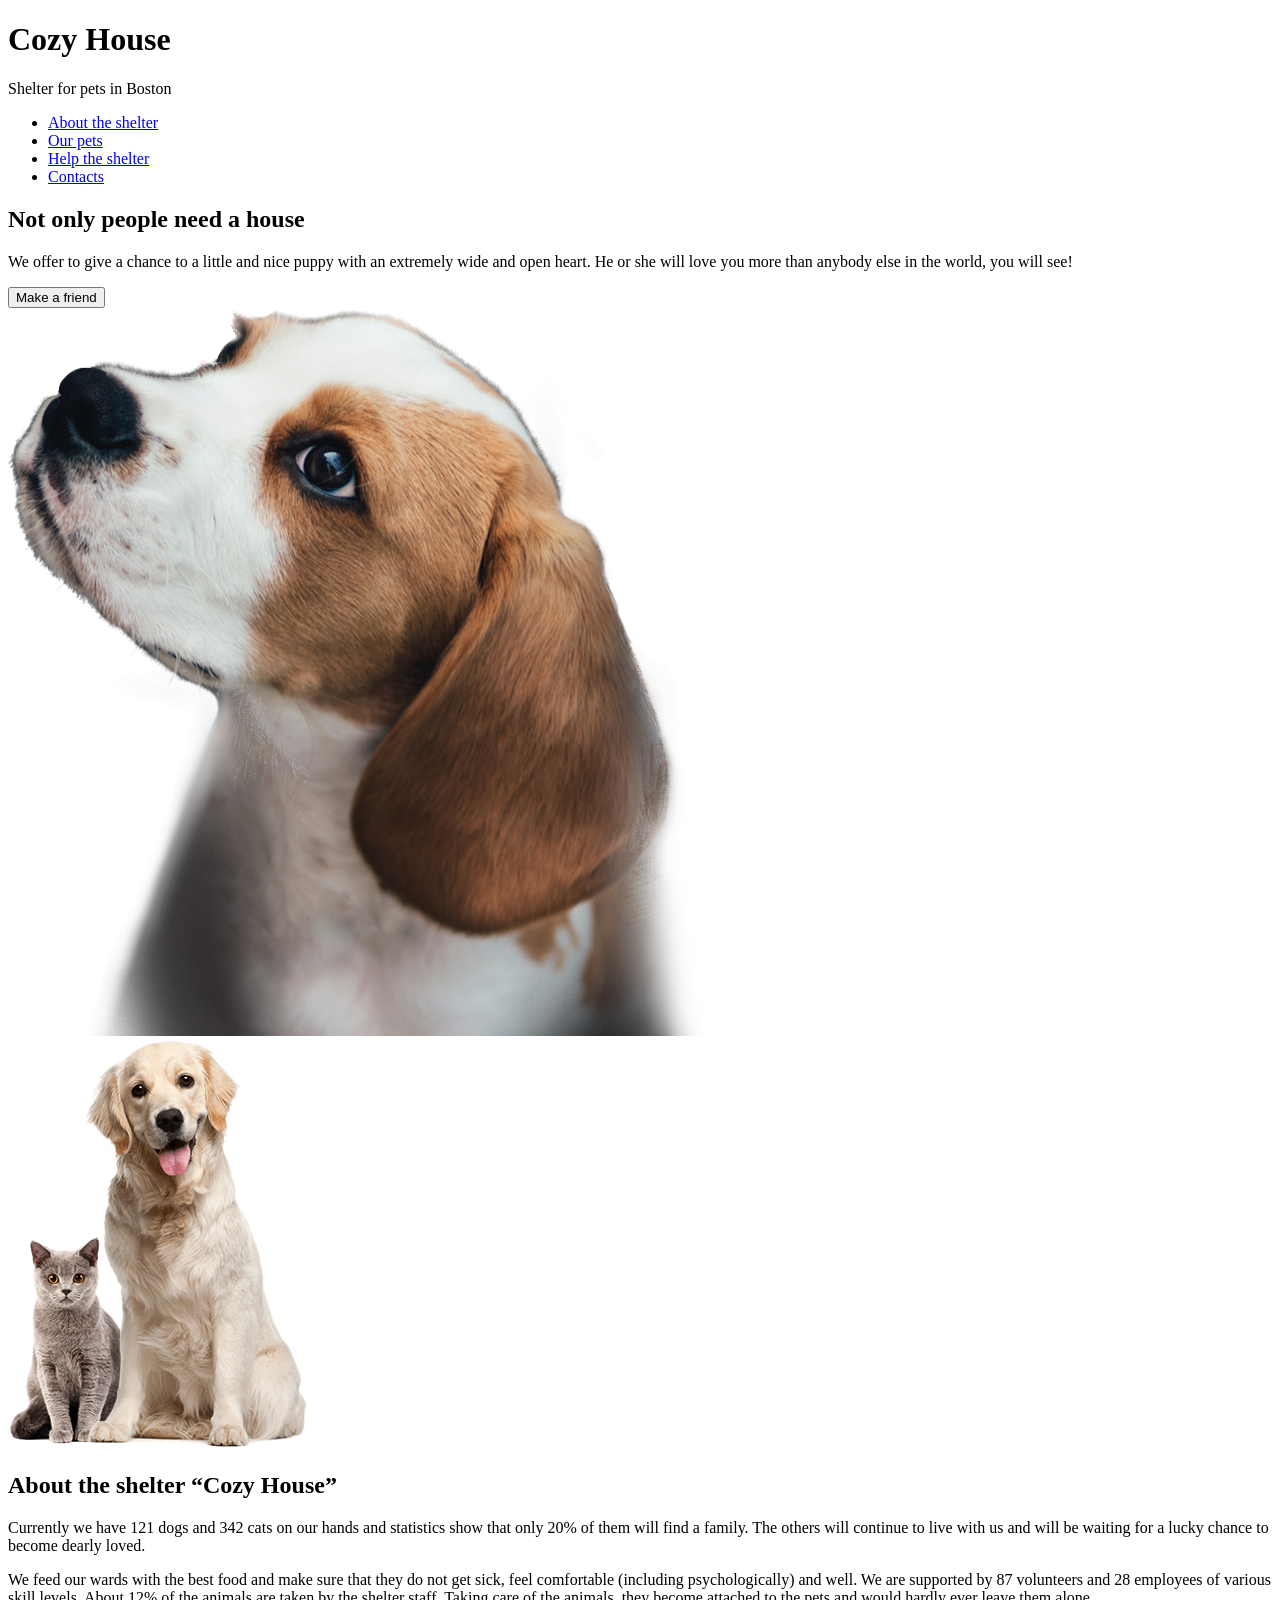
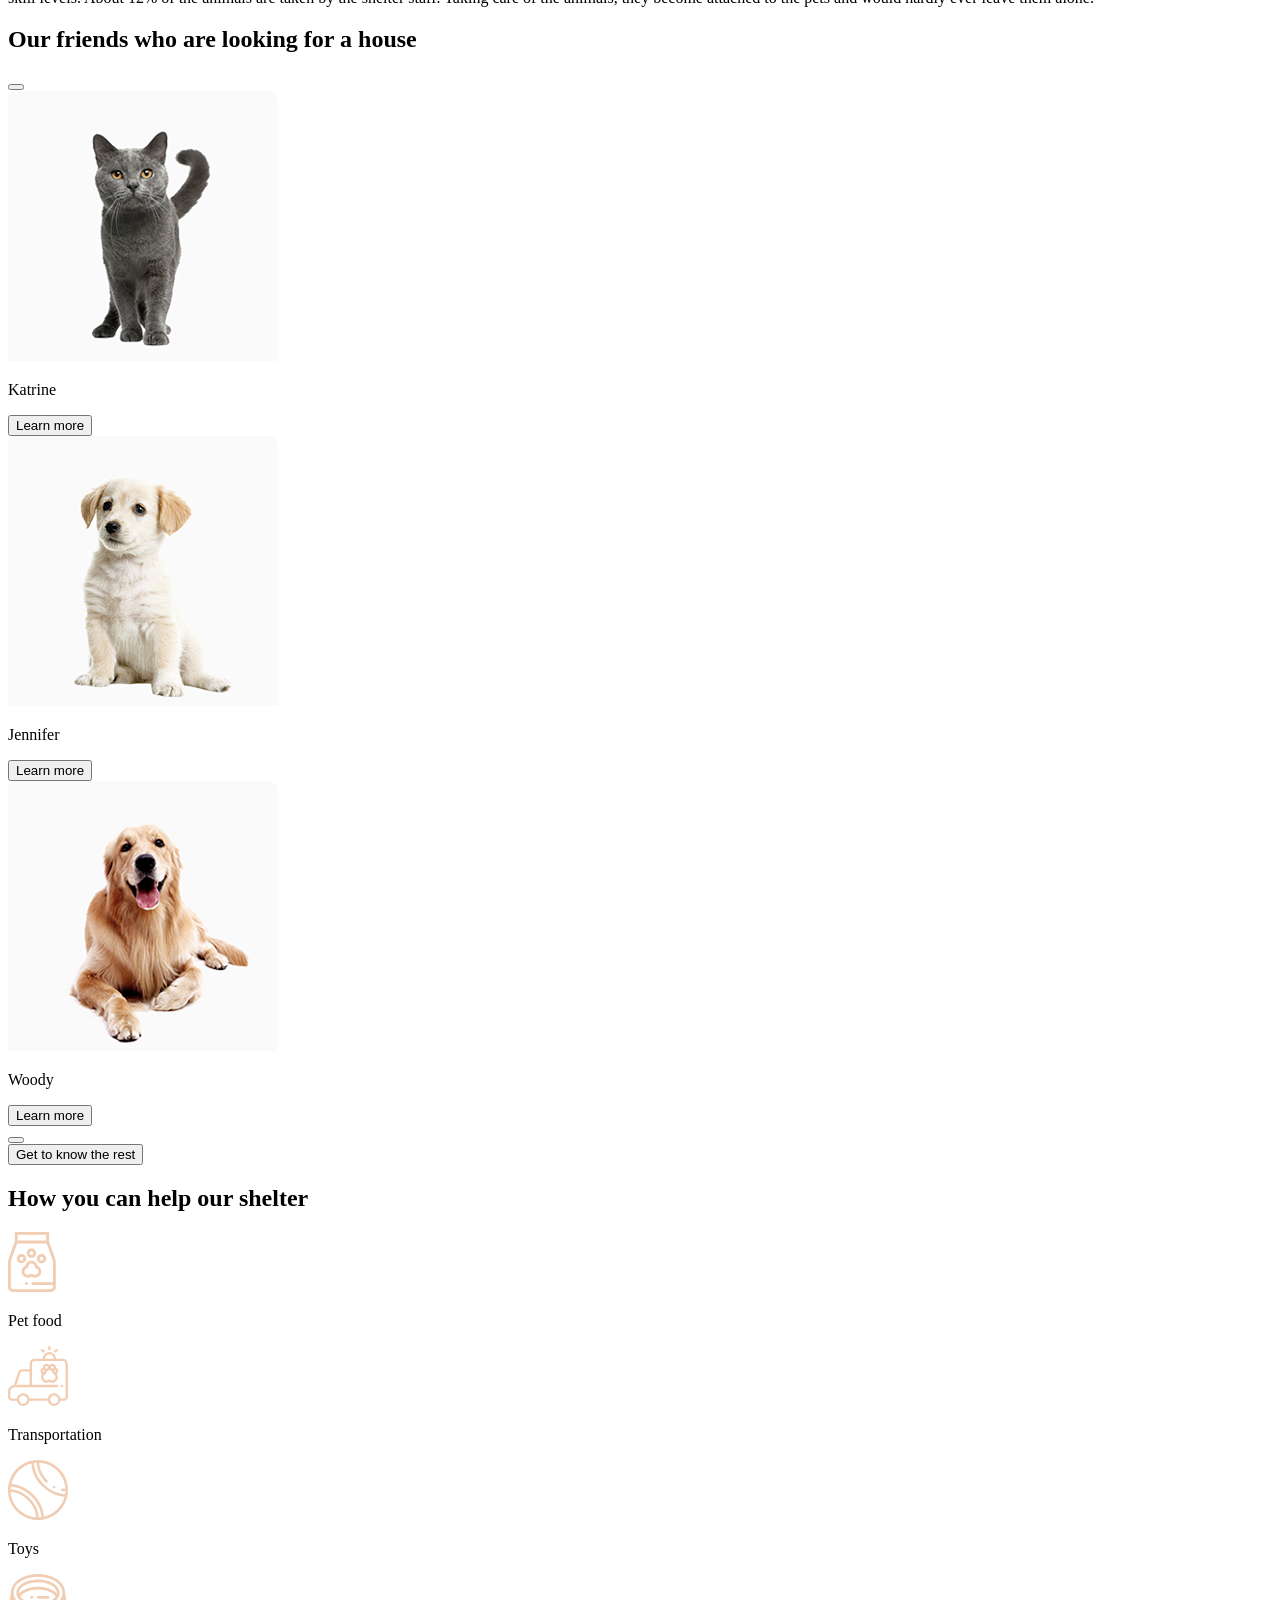
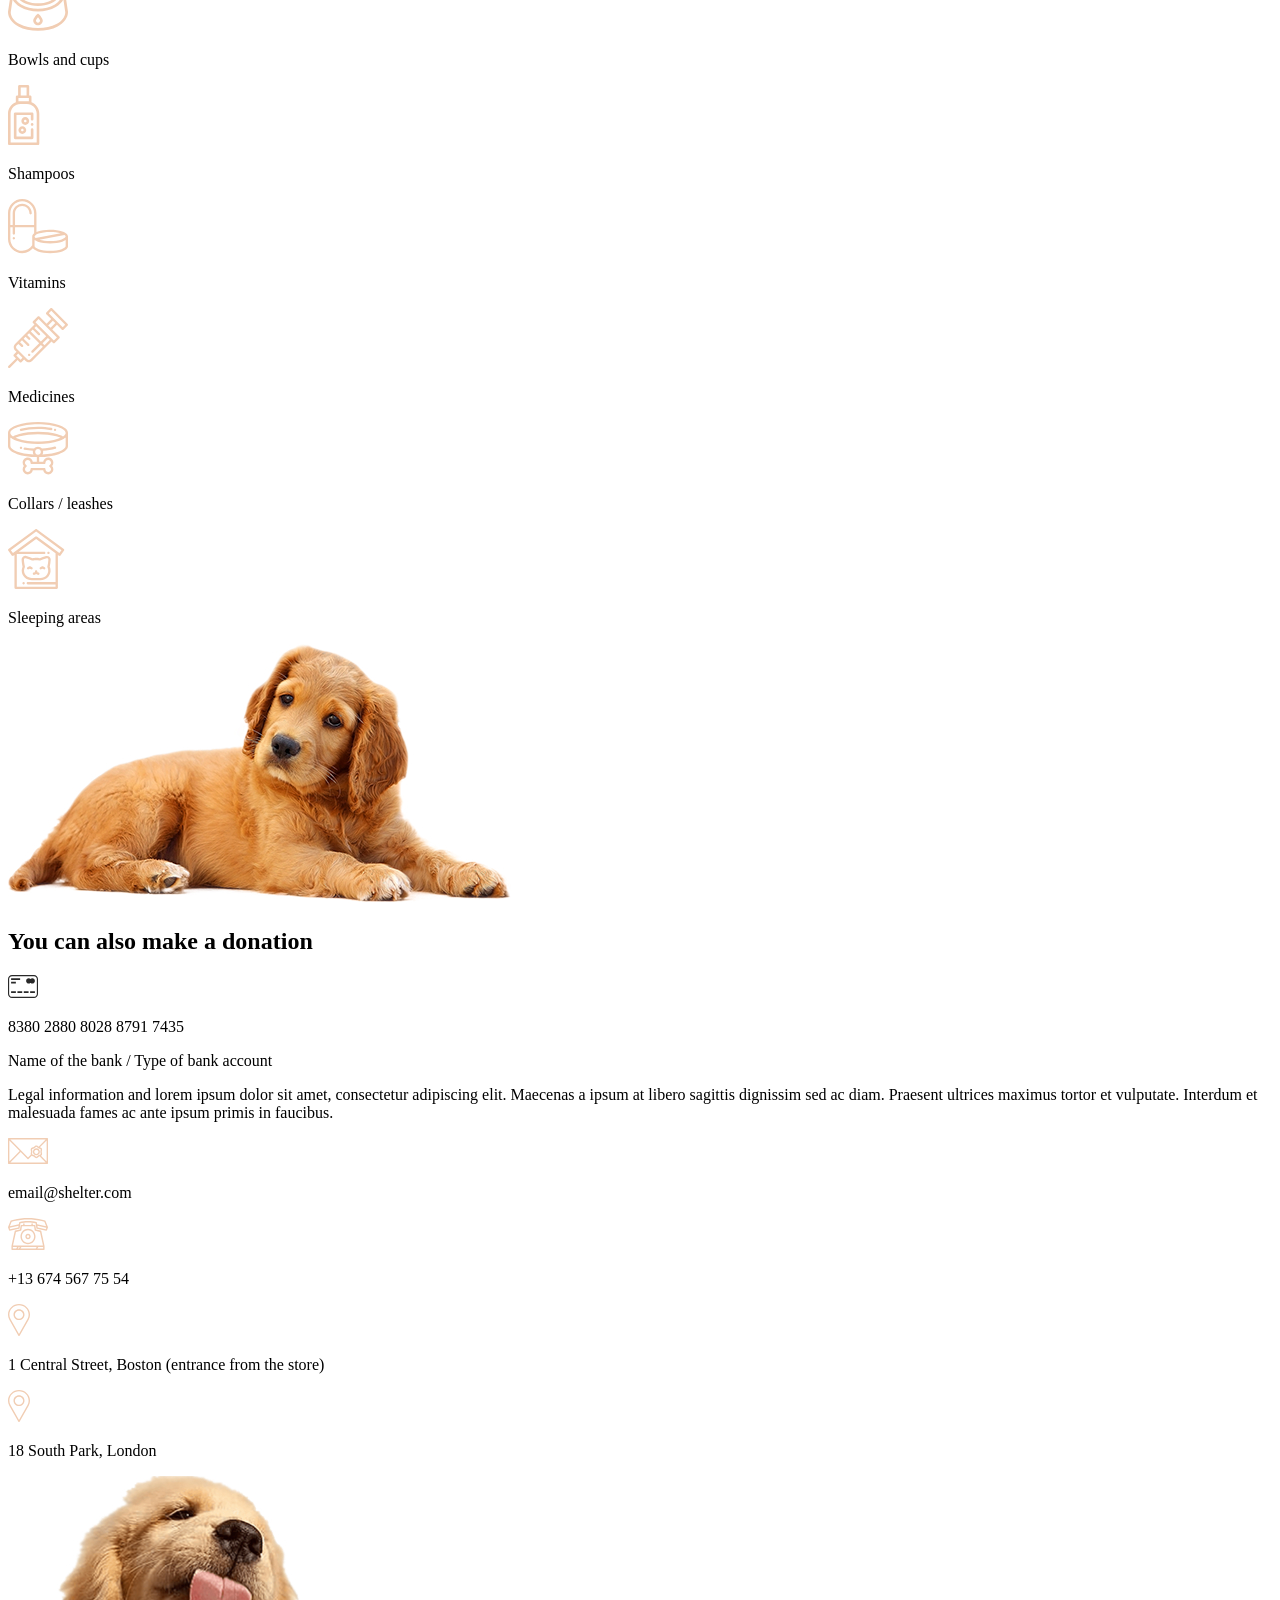
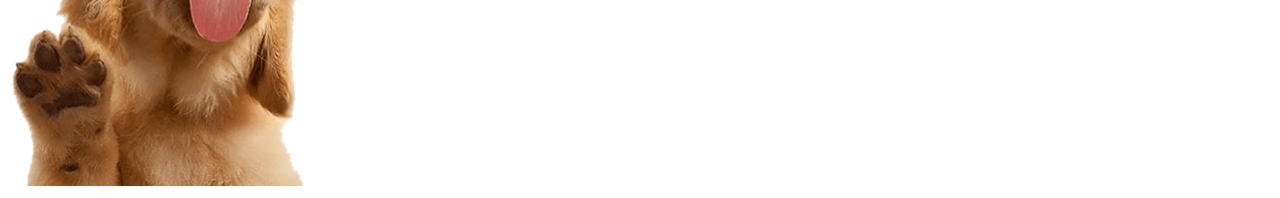
==== shelter/index.html @ c423b35b "init: start Shelter task" ====
<!DOCTYPE html>
<html lang="en">
<head>
    <meta charset="UTF-8">
    <meta name="viewport" content="width=device-width, initial-scale=1.0">
    <title>Cozy House</title>
</head>
<body>
    <header class="header">
        <div class="container">
            <div class="header__content">
                <div class="logo">
                    <h1>Cozy House</h1>
                    <p>Shelter for pets in Boston</p>
                </div>
                <nav class="nav">
                    <ul>
                        <li><a href="/">About the shelter</a></li>
                        <li><a href="/catalog">Our pets</a></li>
                        <li><a href="/contacts">Help the shelter</a></li>
                        <li><a href="/contacts">Contacts</a></li>
                    </ul>
                </nav>
            </div>
        </div>
    </header>
    <main>
        <section class="start-screen">
            <div class="container">
                <div class="start-screen__content">
                    <div class="start-screen__text">
                        <h2>Not only people need a house</h2>
                        <p>We offer to give a chance to a little and nice puppy with an extremely wide and open heart. He or she will love you more than anybody else in the world, you will see!</p>
                        <button class="start-screen__button button" type="button">Make a friend</button>
                    </div>
                    <div class="start-screen__img">
                        <img src="img/start/start-screen-puppy.jpg" alt="start-screen-puppy">
                    </div>
                </div>
            </div>
        </section>
        <section class="about">
            <div class="container">
                <div class="about__content">
                    <div class="about__img">
                        <img src="img/about/about-pets.jpg" alt="about-pets">
                    </div>
                    <div class="about__text">
                        <h2>About the shelter “Cozy House”</h2>
                        <p>Currently we have 121 dogs and 342 cats on our hands and statistics show that only 20% of them will find a family. The others will continue to live with us and will be waiting for a lucky chance to become dearly loved.</p>
                        <p>We feed our wards with the best food and make sure that they do not get sick, feel comfortable (including psychologically) and well. We are supported by 87 volunteers and 28 employees of various skill levels. About 12% of the animals are taken by the shelter staff. Taking care of the animals, they become attached to the pets and would hardly ever leave them alone.</p>
                    </div>
                </div>
            </div>
        </section>
        <section class="pets">
            <div class="container">
                <div class="pets__content">
                    <h2 class="pets__text">Our friends who are looking for a house</h2>
                    <div class="pets__slider">
                        <button class="slider__button" type="button"></button>
                        <div class="slider__card">
                            <img src="img/pets/pets-katrine.jpg" alt="pets-katrine">
                            <p>Katrine</p>
                            <button class="card__button" type="button">Learn more</button>
                        </div>
                        <div class="slider__card">
                            <img src="img/pets/pets-jennifer.jpg" alt="pets-jennifer">
                            <p>Jennifer</p>
                            <button class="card__button" type="button">Learn more</button>
                        </div>
                        <div class="slider__card">
                            <img src="img/pets/pets-woody.jpg" alt="pets-woody">
                            <p>Woody</p>
                            <button class="card__button" type="button">Learn more</button>
                        </div>
                        <button class="slider__button" type="button"></button>
                    </div>
                    <button class="pets__button button" type="button">Get to know the rest</button>
                </div>
            </div>
        </section>
        <section class="help">
            <div class="container">
                <div class="help__content">
                    <h2>How you can help our shelter</h2>
                    <div class="help__list">
                        <div class="help__item">
                            <img src="img/help/pet-food.svg" alt="pet-food">
                            <p>Pet food</p>
                        </div>
                        <div class="help__item">
                            <img src="img/help/transportation.svg" alt="transportation">
                            <p>Transportation</p>
                        </div>
                        <div class="help__item">
                            <img src="img/help/toys.svg" alt="toys">
                            <p>Toys</p>
                        </div>
                        <div class="help__item">
                            <img src="img/help/bowls-and-cups.svg" alt="bowls-and-cups">
                            <p>Bowls and cups</p>
                        </div>
                        <div class="help__item">
                            <img src="img/help/shampoos.svg" alt="shampoos">
                            <p>Shampoos</p>
                        </div>
                        <div class="help__item">
                            <img src="img/help/vitamins.svg" alt="vitamins">
                            <p>Vitamins</p>
                        </div>
                        <div class="help__item">
                            <img src="img/help/medicines.svg" alt="medicines">
                            <p>Medicines</p>
                        </div>
                        <div class="help__item">
                            <img src="img/help/collars-or-leashes.svg" alt="collars-leashes">
                            <p>Collars / leashes</p>
                        </div>
                        <div class="help__item">
                            <img src="img/help/sleeping-area.svg" alt="sleeping-area">
                            <p>Sleeping areas</p>
                        </div>
                    </div>
                </div>
            </div>
        </section>
        <section class="donation">
            <div class="container">
                <div class="donation__content">
                    <div class="donation__img">
                        <img src="img/donation/donation-dog.jpg" alt="donation-dog">
                    </div>
                    <div class="donation__text">
                        <h2>You can also make a donation</h2>
                        <div class="donation__credit-card">
                            <img src="img/donation/credit-card.svg" alt="credit-card">
                            <p>8380 2880 8028 8791 7435</p>
                        </div>
                        <p>Name of the bank / Type of bank account</p>
                        <p>Legal information and lorem ipsum dolor sit amet, consectetur adipiscing elit. Maecenas a ipsum at libero sagittis dignissim sed ac diam. Praesent ultrices maximus tortor et vulputate. Interdum et malesuada fames ac ante ipsum primis in faucibus.</p>
                    </div>
                </div>
            </div>
        </section>
    </main>
    <footer class="footer">
        <div class="container">
            <div class="footer__content">
                <div class="footer__contacts">
                    <div class="footer__mail">
                        <img src="img/footer/mail.svg" alt="mail">
                        <p>email@shelter.com</p>
                    </div>
                    <div class="footer__phone">
                        <img src="img/footer/phone.svg" alt="phone">
                        <p>+13 674 567 75 54</p>
                    </div>
                </div>
                <div class="footer__locations">
                    <div class="footer__pin">
                        <img src="img/footer/pin.svg" alt="pin">
                        <p>1 Central Street, Boston (entrance from the store)</p>
                    </div>
                    <div class="footer__pin">
                        <img src="img/footer/pin.svg" alt="pin">
                        <p>18 South Park, London </p>
                    </div>
                </div>
                <div class="footer__img">
                    <img src="img/footer/footer-puppy.jpg" alt="footer-puppy">
                </div>
            </div>
        </div>
    </footer>
</body>
</html>
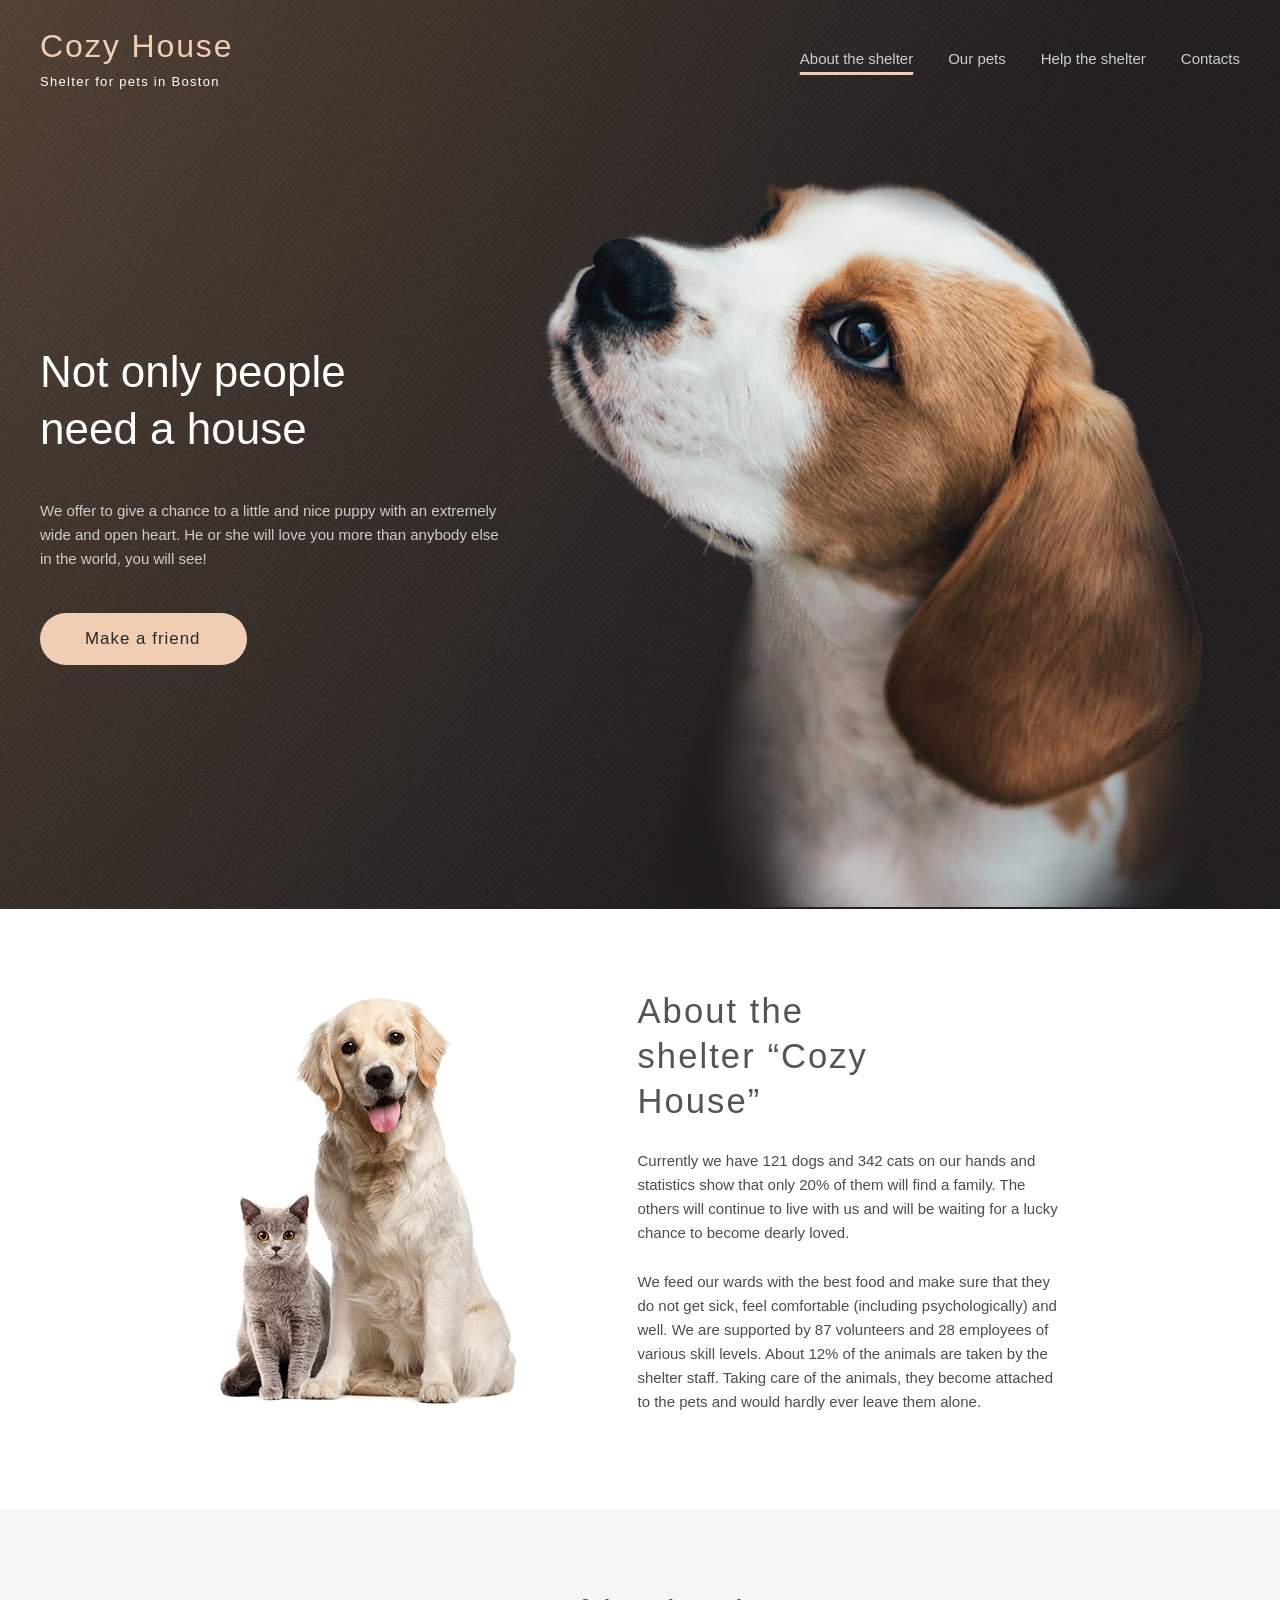
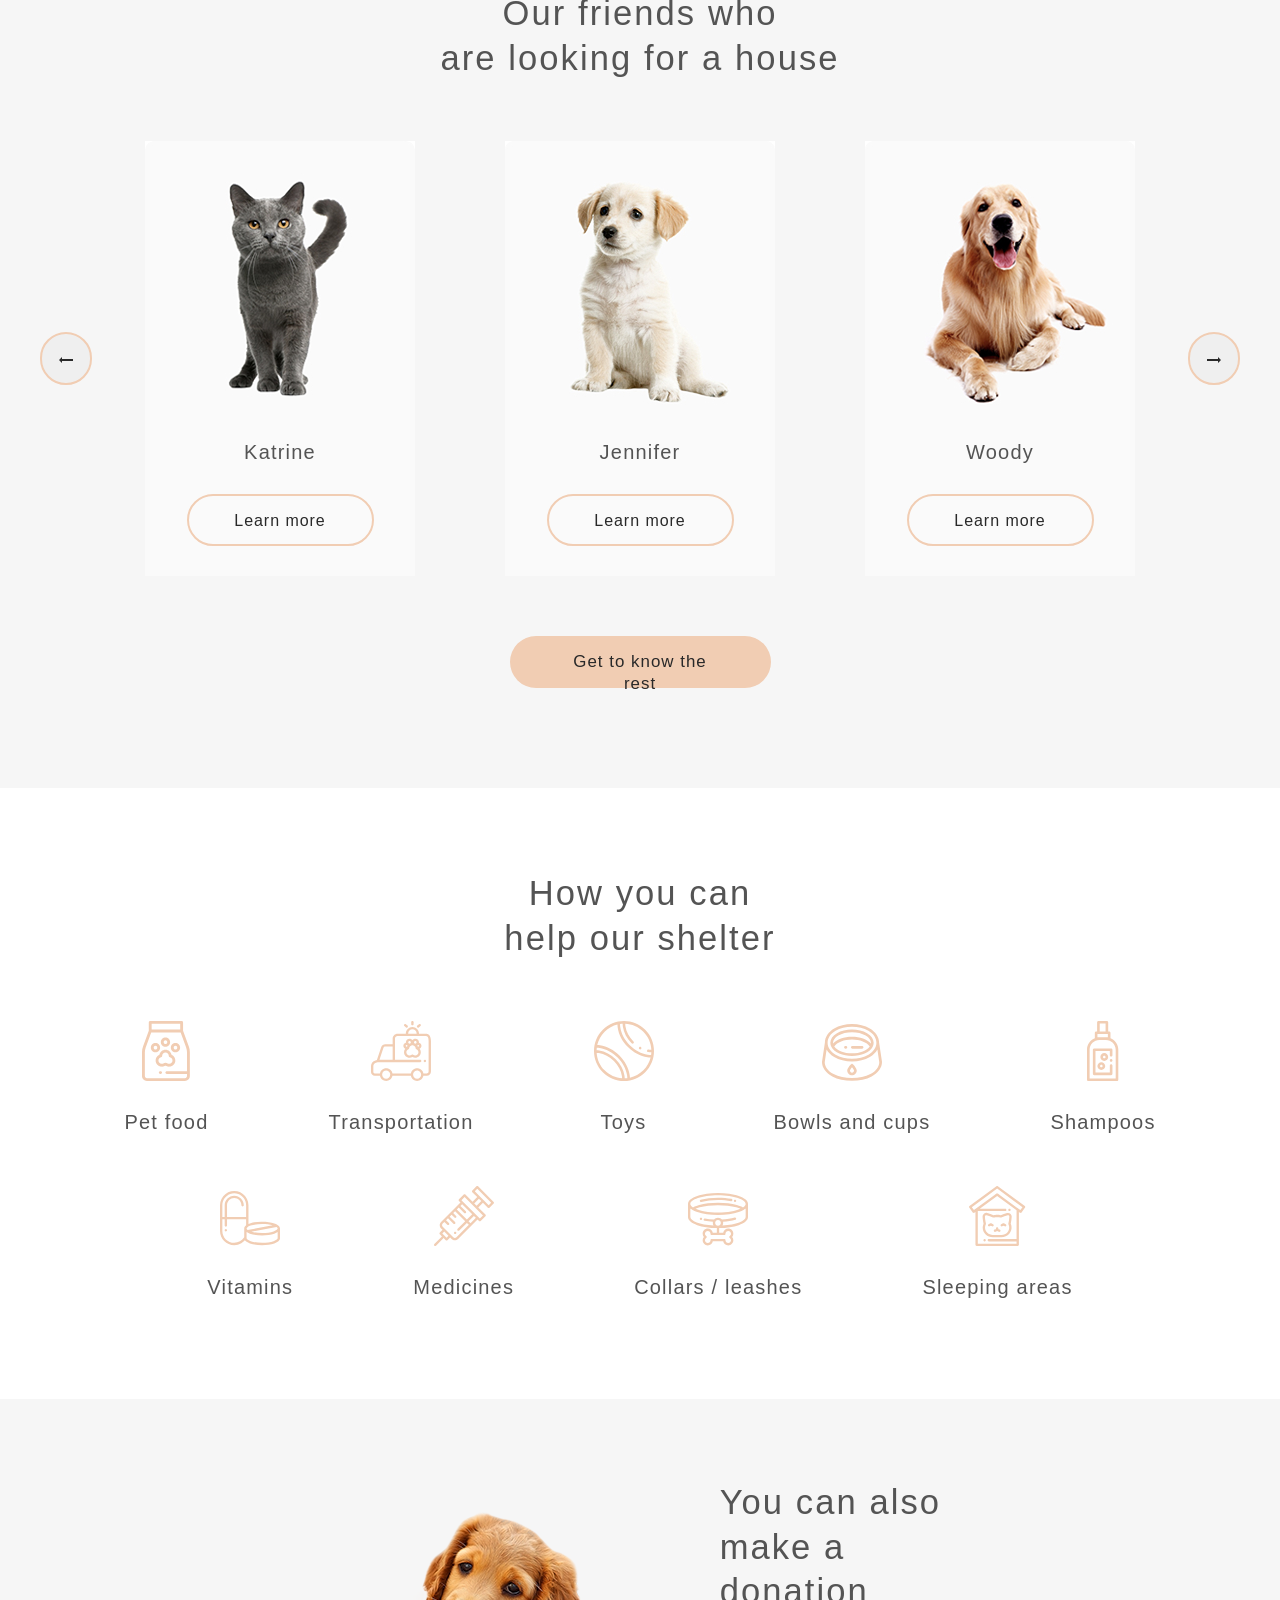
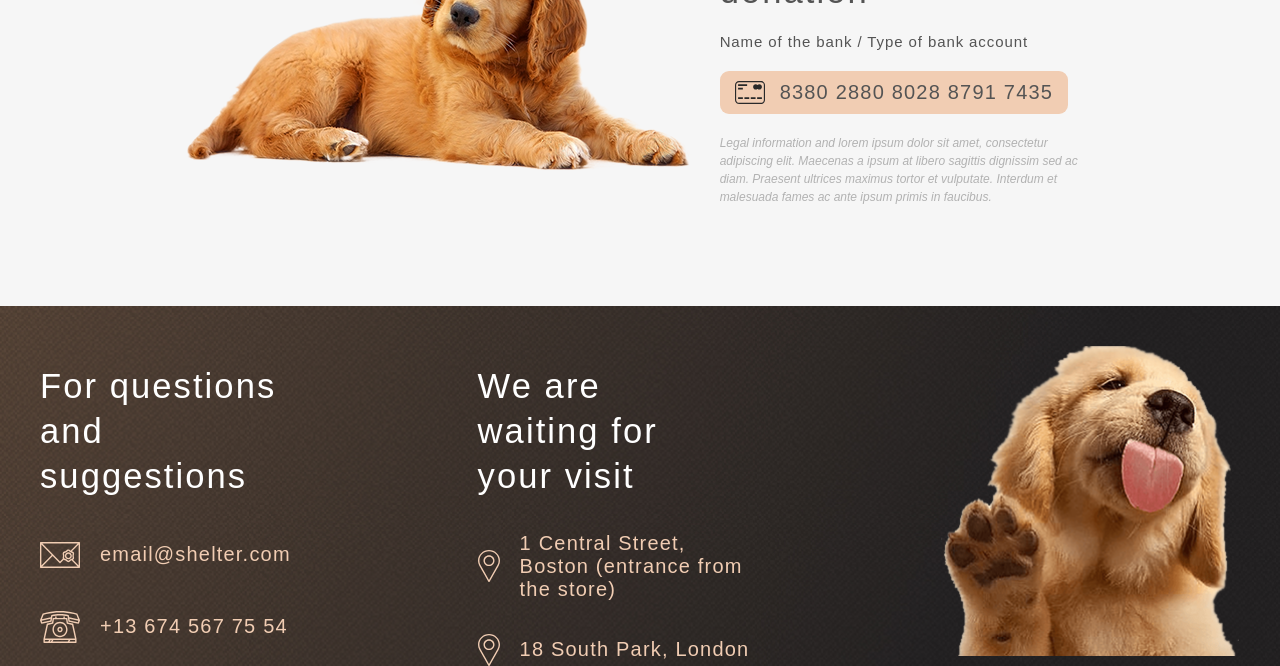
==== commit 7593eeef: "feat: add css to Shelter task" ====
--- a/shelter/index.html
+++ b/shelter/index.html
@@ -4,37 +4,40 @@
     <meta charset="UTF-8">
     <meta name="viewport" content="width=device-width, initial-scale=1.0">
     <title>Cozy House</title>
+    <link rel="stylesheet" href="style.css">
+    <link rel="icon" type="image/png" href="img/favicon-32x32.png">
 </head>
 <body>
-    <header class="header">
-        <div class="container">
-            <div class="header__content">
-                <div class="logo">
-                    <h1>Cozy House</h1>
-                    <p>Shelter for pets in Boston</p>
-                </div>
-                <nav class="nav">
-                    <ul>
-                        <li><a href="/">About the shelter</a></li>
-                        <li><a href="/catalog">Our pets</a></li>
-                        <li><a href="/contacts">Help the shelter</a></li>
-                        <li><a href="/contacts">Contacts</a></li>
-                    </ul>
-                </nav>
-            </div>
-        </div>
-    </header>
     <main>
-        <section class="start-screen">
+        <section class="start-screen"> 
+            <header class="header">
+                <div class="container">
+                    <div class="header__content">
+                        <div class="logo">
+                            <a class="logo__title" href="#">Cozy House</a>
+                            <p class="logo__text">Shelter for pets in Boston</p>
+                        </div>
+                        <nav class="nav">
+                            <ul>
+                                <li class="header__nav_active"><a class="header__nav" href="#">About the shelter</a></li>
+                                <li class="header__nav_inactive"><a class="header__nav" href="#">Our pets</a></li>
+                                <li class="header__nav_inactive"><a class="header__nav" href="#help">Help the shelter</a></li>
+                                <li class="header__nav_inactive"><a class="header__nav" href="#contacts">Contacts</a></li>
+                            </ul>
+                        </nav>
+                    </div>
+                </div>
+            </header>
             <div class="container">
                 <div class="start-screen__content">
                     <div class="start-screen__text">
-                        <h2>Not only people need a house</h2>
+                        <h1>Not only people need a house</h1>
                         <p>We offer to give a chance to a little and nice puppy with an extremely wide and open heart. He or she will love you more than anybody else in the world, you will see!</p>
-                        <button class="start-screen__button button" type="button">Make a friend</button>
+                        <a class="start-screen__link-button button" href="#pets">Make a friend</a> 
+                        
                     </div>
                     <div class="start-screen__img">
-                        <img src="img/start/start-screen-puppy.jpg" alt="start-screen-puppy">
+                        <img src="img/start/start-screen-puppy.svg" alt="start-screen-puppy">
                     </div>
                 </div>
             </div>
@@ -53,73 +56,87 @@
                 </div>
             </div>
         </section>
-        <section class="pets">
+        <section class="pets" id="pets">
             <div class="container">
                 <div class="pets__content">
-                    <h2 class="pets__text">Our friends who are looking for a house</h2>
+                    <h2 class="pets__text">Our friends who<br> are looking for a house</h2>
                     <div class="pets__slider">
-                        <button class="slider__button" type="button"></button>
-                        <div class="slider__card">
-                            <img src="img/pets/pets-katrine.jpg" alt="pets-katrine">
-                            <p>Katrine</p>
-                            <button class="card__button" type="button">Learn more</button>
-                        </div>
-                        <div class="slider__card">
-                            <img src="img/pets/pets-jennifer.jpg" alt="pets-jennifer">
-                            <p>Jennifer</p>
-                            <button class="card__button" type="button">Learn more</button>
-                        </div>
-                        <div class="slider__card">
-                            <img src="img/pets/pets-woody.jpg" alt="pets-woody">
-                            <p>Woody</p>
-                            <button class="card__button" type="button">Learn more</button>
-                        </div>
-                        <button class="slider__button" type="button"></button>
+                        <button class="slider__button slider__button--prev" type="button">
+                            <svg width="14" height="6" viewBox="0 0 14 6" fill="none" xmlns="http://www.w3.org/2000/svg">
+                                <path d="M14 2V4H3V6L0 3L3 0V2H14Z" fill="#292929" />
+                            </svg>
+                        </button>
+                        <div class="slider__content">
+                            <div class="slider__card">
+                                <img src="img/pets/pets-katrine.jpg" alt="pets-katrine">
+                                <p>Katrine</p>
+                                <button class="card__button" type="button">Learn more</button>
+                            </div>
+                            <div class="slider__card">
+                                <img src="img/pets/pets-jennifer.jpg" alt="pets-jennifer">
+                                <p>Jennifer</p>
+                                <button class="card__button" type="button">Learn more</button>
+                            </div>
+                            <div class="slider__card">
+                                <img src="img/pets/pets-woody.jpg" alt="pets-woody">
+                                <p>Woody</p>
+                                <button class="card__button" type="button">Learn more</button>
+                            </div>
+                        </div>
+                        <button class="slider__button slider__button--next" type="button">
+                            <svg width="14" height="6" viewBox="0 0 14 6" fill="none" xmlns="http://www.w3.org/2000/svg">
+                                <path d="M0 4V2L11 2V0L14 3L11 6V4L0 4Z" fill="#292929" />
+                            </svg>
+                        </button>
                     </div>
                     <button class="pets__button button" type="button">Get to know the rest</button>
                 </div>
             </div>
         </section>
-        <section class="help">
+        <section class="help" id="help">
             <div class="container">
                 <div class="help__content">
                     <h2>How you can help our shelter</h2>
                     <div class="help__list">
-                        <div class="help__item">
-                            <img src="img/help/pet-food.svg" alt="pet-food">
-                            <p>Pet food</p>
-                        </div>
-                        <div class="help__item">
-                            <img src="img/help/transportation.svg" alt="transportation">
-                            <p>Transportation</p>
-                        </div>
-                        <div class="help__item">
-                            <img src="img/help/toys.svg" alt="toys">
-                            <p>Toys</p>
-                        </div>
-                        <div class="help__item">
-                            <img src="img/help/bowls-and-cups.svg" alt="bowls-and-cups">
-                            <p>Bowls and cups</p>
-                        </div>
-                        <div class="help__item">
-                            <img src="img/help/shampoos.svg" alt="shampoos">
-                            <p>Shampoos</p>
-                        </div>
-                        <div class="help__item">
-                            <img src="img/help/vitamins.svg" alt="vitamins">
-                            <p>Vitamins</p>
-                        </div>
-                        <div class="help__item">
-                            <img src="img/help/medicines.svg" alt="medicines">
-                            <p>Medicines</p>
-                        </div>
-                        <div class="help__item">
-                            <img src="img/help/collars-or-leashes.svg" alt="collars-leashes">
-                            <p>Collars / leashes</p>
-                        </div>
-                        <div class="help__item">
-                            <img src="img/help/sleeping-area.svg" alt="sleeping-area">
-                            <p>Sleeping areas</p>
+                        <div class="help__list--top">
+                            <div class="help__item">
+                                <img src="img/help/pet-food.svg" alt="pet-food">
+                                <p>Pet food</p>
+                            </div>
+                            <div class="help__item">
+                                <img src="img/help/transportation.svg" alt="transportation">
+                                <p>Transportation</p>
+                            </div>
+                            <div class="help__item">
+                                <img src="img/help/toys.svg" alt="toys">
+                                <p>Toys</p>
+                            </div>
+                            <div class="help__item">
+                                <img src="img/help/bowls-and-cups.svg" alt="bowls-and-cups">
+                                <p>Bowls and cups</p>
+                            </div>
+                            <div class="help__item">
+                                <img src="img/help/shampoos.svg" alt="shampoos">
+                                <p>Shampoos</p>
+                            </div>
+                        </div>
+                        <div class="help__list--bottom">
+                            <div class="help__item">
+                                <img src="img/help/vitamins.svg" alt="vitamins">
+                                <p>Vitamins</p>
+                            </div>
+                            <div class="help__item">
+                                <img src="img/help/medicines.svg" alt="medicines">
+                                <p>Medicines</p>
+                            </div>
+                            <div class="help__item">
+                                <img src="img/help/collars-or-leashes.svg" alt="collars-leashes">
+                                <p>Collars / leashes</p>
+                            </div>
+                            <div class="help__item">
+                                <img src="img/help/sleeping-area.svg" alt="sleeping-area">
+                                <p>Sleeping areas</p>
+                            </div>
                         </div>
                     </div>
                 </div>
@@ -129,46 +146,64 @@
             <div class="container">
                 <div class="donation__content">
                     <div class="donation__img">
-                        <img src="img/donation/donation-dog.jpg" alt="donation-dog">
+                        <img src="img/donation/donation-dog.svg" alt="donation-dog">
                     </div>
                     <div class="donation__text">
                         <h2>You can also make a donation</h2>
-                        <div class="donation__credit-card">
-                            <img src="img/donation/credit-card.svg" alt="credit-card">
-                            <p>8380 2880 8028 8791 7435</p>
-                        </div>
-                        <p>Name of the bank / Type of bank account</p>
-                        <p>Legal information and lorem ipsum dolor sit amet, consectetur adipiscing elit. Maecenas a ipsum at libero sagittis dignissim sed ac diam. Praesent ultrices maximus tortor et vulputate. Interdum et malesuada fames ac ante ipsum primis in faucibus.</p>
+                        <p class="donation__subtext-title">Name of the bank / Type of bank account</p>
+                        <a class="donation__credit-card" href="#">
+                            <img src="img/donation/credit-card.svg" alt="">
+                            <div class="credit-card__number">
+                                <span>8380 2880 8028 8791 7435</span>
+                            </div>
+                        </a>
+                        <p class="donation__subtext">Legal information and lorem ipsum dolor sit amet, consectetur adipiscing elit. Maecenas a ipsum at libero sagittis dignissim sed ac diam. Praesent ultrices maximus tortor et vulputate. Interdum et malesuada fames ac ante ipsum primis in faucibus.</p>
                     </div>
                 </div>
             </div>
         </section>
     </main>
-    <footer class="footer">
+    <footer class="footer" id="contacts">
         <div class="container">
             <div class="footer__content">
                 <div class="footer__contacts">
-                    <div class="footer__mail">
-                        <img src="img/footer/mail.svg" alt="mail">
-                        <p>email@shelter.com</p>
-                    </div>
-                    <div class="footer__phone">
-                        <img src="img/footer/phone.svg" alt="phone">
-                        <p>+13 674 567 75 54</p>
-                    </div>
+                    <h2>For questions and suggestions</h2>
+                    <a class="footer__mail" href="mailto:email@shelter.com">
+                        <svg width="40" height="26" viewBox="0 0 40 26" fill="none" xmlns="http://www.w3.org/2000/svg">
+                            <path d="M39.315 0H0.684964C0.5033 0 0.329077 0.0732456 0.200621 0.203625C0.0721657 0.334003 0 0.510836 0 0.695219V25.3048C0 25.4892 0.0721657 25.666 0.200621 25.7964C0.329077 25.9268 0.5033 26 0.684964 26H39.315C39.4967 26 39.6709 25.9268 39.7994 25.7964C39.9278 25.666 40 25.4892 40 25.3048V0.695219C40 0.510836 39.9278 0.334003 39.7994 0.203625C39.6709 0.0732456 39.4967 0 39.315 0ZM32.5774 15.0331C32.6846 15.5259 32.7954 16.0355 32.6513 16.2882C32.4966 16.5596 31.9966 16.7173 31.5131 16.8699C31.1316 16.9902 30.7373 17.1147 30.3857 17.3212C30.0461 17.5206 29.7523 17.8001 29.4683 18.0704C29.0772 18.4426 28.7079 18.794 28.374 18.794C28.04 18.794 27.6706 18.4425 27.2797 18.0704C26.9956 17.8001 26.7018 17.5205 26.3622 17.3212C26.0107 17.1147 25.6163 16.9903 25.2348 16.8699C24.7513 16.7173 24.2513 16.5596 24.0967 16.2882C23.9526 16.0355 24.0633 15.5259 24.1705 15.0331C24.2584 14.6285 24.3493 14.2103 24.3493 13.7821C24.3493 13.354 24.2584 12.9356 24.1705 12.5311C24.0633 12.0383 23.9526 11.5288 24.0967 11.2759C24.2513 11.0046 24.7513 10.8468 25.2348 10.6942C25.6163 10.5739 26.0107 10.4494 26.3622 10.243C26.7018 10.0435 26.9956 9.76403 27.2797 9.49373C27.6706 9.12165 28.04 8.77015 28.374 8.77015C28.7079 8.77015 29.0773 9.12165 29.4683 9.49373C29.7523 9.76403 30.0461 10.0435 30.3857 10.243C30.7373 10.4493 31.1316 10.5738 31.5131 10.6941C31.9966 10.8467 32.4966 11.0045 32.6512 11.2758C32.7954 11.5286 32.6846 12.0381 32.5774 12.5309C32.4895 12.9354 32.3986 13.3537 32.3986 13.7819C32.3986 14.2102 32.4895 14.6286 32.5774 15.0331ZM30.5975 8.66076C30.5345 8.60237 30.4705 8.54156 30.4053 8.47955C29.8904 7.98955 29.2497 7.3798 28.374 7.3798C27.4982 7.3798 26.8575 7.98955 26.3426 8.47955C26.1045 8.70609 25.8796 8.92013 25.6761 9.03961C25.4574 9.168 25.1518 9.26449 24.8281 9.36655C24.1276 9.58763 23.3336 9.8381 22.9109 10.5797C22.5001 11.3004 22.6768 12.1134 22.8328 12.8307C22.9081 13.1777 22.9794 13.5055 22.9794 13.7821C22.9794 14.0587 22.9081 14.3866 22.8328 14.7336C22.6975 15.3556 22.5473 16.0496 22.7775 16.693L19.9997 19.5464L2.32449 1.39044H37.6748L30.5975 8.66076ZM11.7007 13L1.36993 23.6116V2.38812L11.7007 13ZM12.6635 13.989L19.5124 21.0242C19.5761 21.0896 19.6519 21.1416 19.7356 21.177C19.8192 21.2125 19.9089 21.2308 19.9996 21.2308C20.0902 21.2308 20.18 21.2125 20.2636 21.177C20.3472 21.1416 20.4231 21.0896 20.4868 21.0242L23.6841 17.7398C24.044 17.9494 24.4495 18.0781 24.8281 18.1976C25.1518 18.2997 25.4575 18.3962 25.6761 18.5245C25.8796 18.644 26.1044 18.8581 26.3426 19.0846C26.8575 19.5746 27.4982 20.1844 28.374 20.1844C29.2496 20.1844 29.8904 19.5746 30.4053 19.0846C30.6434 18.858 30.8682 18.644 31.0718 18.5244C31.2043 18.4466 31.3691 18.3806 31.5502 18.3179L37.675 24.6094H2.32431L12.6635 13.989ZM32.9664 17.7946C33.3117 17.6108 33.6223 17.3612 33.8371 16.9846C34.2479 16.2639 34.0711 15.4508 33.9151 14.7336C33.8398 14.3866 33.7686 14.0587 33.7686 13.7821C33.7686 13.5055 33.8398 13.1777 33.9151 12.8307C34.0711 12.1134 34.2479 11.3005 33.837 10.5797C33.4142 9.8381 32.6203 9.58763 31.9197 9.36655L31.8559 9.34634L38.6301 2.38738V23.6122L32.9664 17.7946Z" fill="#F1CDB3"/>
+                            <path d="M28.374 10.2424C26.451 10.2424 24.8865 11.8302 24.8865 13.782C24.8865 15.7337 26.451 17.3215 28.374 17.3215C30.297 17.3215 31.8614 15.7337 31.8614 13.782C31.8614 11.8302 30.2969 10.2424 28.374 10.2424ZM28.374 15.9311C27.2064 15.9311 26.2564 14.967 26.2564 13.782C26.2564 12.5969 27.2063 11.6328 28.374 11.6328C29.5416 11.6328 30.4915 12.5969 30.4915 13.782C30.4915 14.967 29.5415 15.9311 28.374 15.9311Z" fill="#F1CDB3"/>
+                        </svg>
+                        <span>email@shelter.com</span>
+                    </a>
+                    <a class="footer__phone" href="tel:+13 674 567 75 54">
+                        <svg width="40" height="32" viewBox="0 0 40 32" fill="none" xmlns="http://www.w3.org/2000/svg">
+                            <path d="M39.9461 8.89543L37.5102 2.9049C37.4685 2.80251 37.4043 2.71139 37.3226 2.63868C37.2408 2.56598 37.1437 2.51367 37.0389 2.48585L34.111 1.70799C25.5388 -0.569376 14.4609 -0.569281 5.88906 1.70799L2.96105 2.48585C2.85626 2.51367 2.75918 2.56598 2.67743 2.63868C2.59568 2.71139 2.53147 2.80251 2.48984 2.9049L0.0539764 8.89543C-0.0131281 9.06038 -0.0178273 9.24503 0.0407965 9.41333L1.01509 12.2089C1.07166 12.3713 1.18339 12.5075 1.32986 12.5925C1.47633 12.6775 1.64776 12.7056 1.8128 12.6717L11.0692 10.7747C11.2084 10.7462 11.3359 10.675 11.4348 10.5706C11.5337 10.4661 11.5993 10.3334 11.623 10.19L12.4245 5.32594C16.8365 4.18994 23.1635 4.18994 27.5753 5.32594L28.3769 10.19C28.4006 10.3335 28.4662 10.4663 28.5651 10.5707C28.664 10.6751 28.7915 10.7463 28.9307 10.7748L38.187 12.6718C38.3521 12.7056 38.5234 12.6774 38.6699 12.5924C38.8164 12.5075 38.9281 12.3714 38.9848 12.209L39.9592 9.41343C40.0178 9.2451 40.0131 9.06043 39.9461 8.89543ZM2.13193 11.1412L1.63183 9.70624L10.5973 7.78606L10.321 9.46295L2.13193 11.1412ZM11.6222 4.0568C11.4935 4.09314 11.3777 4.16636 11.2883 4.26784C11.1989 4.36933 11.1396 4.49486 11.1174 4.62969L10.848 6.26453L1.85991 8.1896L3.65015 3.78707L6.2409 3.09877C14.5991 0.878304 25.4007 0.878208 33.7593 3.09877L36.35 3.78707L38.1403 8.1896L29.1522 6.26453L28.8828 4.62969C28.8606 4.49487 28.8013 4.36936 28.7119 4.26788C28.6224 4.1664 28.5066 4.09318 28.378 4.0568C23.6016 2.70615 16.3984 2.70615 11.6222 4.0568ZM37.8681 11.1412L29.6792 9.46295L29.4028 7.78606L38.3682 9.70624L37.8681 11.1412Z" fill="#F1CDB3"/>
+                            <path d="M33.2901 13.1186C33.261 12.9842 33.1948 12.8612 33.0995 12.7643C33.0041 12.6673 32.8836 12.6005 32.7522 12.5717L27.9776 11.526L27.3764 7.51395C27.351 7.34431 27.2672 7.18959 27.1401 7.07781C27.013 6.96603 26.851 6.90458 26.6835 6.90458H24.814V5.96398C24.814 5.56724 24.5002 5.2456 24.1129 5.2456C23.7257 5.2456 23.4119 5.56724 23.4119 5.96398V6.90458H16.5882V5.96398C16.5882 5.56724 16.2744 5.2456 15.8871 5.2456C15.4999 5.2456 15.1861 5.56724 15.1861 5.96398V6.90458H13.3166C13.1491 6.90458 12.9871 6.96603 12.86 7.07781C12.7329 7.18959 12.6491 7.34431 12.6237 7.51395L12.0224 11.526L7.24791 12.5717C7.11654 12.6005 6.996 12.6673 6.90063 12.7643C6.80527 12.8612 6.73908 12.9842 6.70996 13.1186L3.46796 28.0878C3.45692 28.1389 3.45134 28.1911 3.45132 28.2434V31.2816C3.45132 31.4721 3.52519 31.6549 3.65666 31.7896C3.78814 31.9243 3.96645 32 4.15239 32H35.8477C36.0336 32 36.212 31.9243 36.3434 31.7896C36.4749 31.6549 36.5488 31.4721 36.5488 31.2816V28.2434C36.5488 28.1911 36.5432 28.1389 36.5321 28.0878L33.2901 13.1186ZM7.98131 13.8802L12.7885 12.8273C12.9276 12.7968 13.0544 12.7238 13.152 12.6178C13.2496 12.5118 13.3134 12.3779 13.335 12.2338L13.9183 8.34134H26.0819L26.6651 12.2338C26.6867 12.3779 26.7505 12.5118 26.8481 12.6178C26.9457 12.7238 27.0725 12.7968 27.2115 12.8273L32.0189 13.8802L34.9741 27.5251H5.0261L7.98131 13.8802ZM11.7966 28.9618L10.8935 30.5632H9.82782L10.7309 28.9618H11.7966ZM13.416 28.9618H28.6721L27.769 30.5632H12.513L13.416 28.9618ZM4.85345 28.9618H9.11142L8.20836 30.5632H4.85345V28.9618ZM29.3885 30.5632L30.2916 28.9618H35.1466V30.5632H29.3885Z" fill="#F1CDB3"/>
+                            <path d="M20 26.1606C24.1492 26.1606 27.5248 22.7016 27.5248 18.45C27.5248 14.1983 24.1492 10.7393 20 10.7393C15.8509 10.7393 12.4753 14.1983 12.4753 18.45C12.4753 22.7016 15.8509 26.1606 20 26.1606ZM20 12.1761C23.3761 12.1761 26.1227 14.9905 26.1227 18.45C26.1227 21.9094 23.3761 24.7238 20 24.7238C16.624 24.7238 13.8774 21.9094 13.8774 18.45C13.8774 14.9905 16.624 12.1761 20 12.1761Z" fill="#F1CDB3"/>
+                            <path d="M20 21.1847C21.4717 21.1847 22.6691 19.9578 22.6691 18.4497C22.6691 16.9416 21.4717 15.7147 20 15.7147C18.5283 15.7147 17.3309 16.9416 17.3309 18.4497C17.3309 19.9578 18.5283 21.1847 20 21.1847ZM20 17.1514C20.6987 17.1514 21.267 17.7338 21.267 18.4497C21.267 19.1656 20.6987 19.7479 20 19.7479C19.3014 19.7479 18.733 19.1656 18.733 18.4497C18.733 17.7339 19.3014 17.1514 20 17.1514Z" fill="#F1CDB3"/>
+                        </svg>
+                        <span>+13 674 567 75 54</span>
+                    </a>
                 </div>
                 <div class="footer__locations">
-                    <div class="footer__pin">
-                        <img src="img/footer/pin.svg" alt="pin">
-                        <p>1 Central Street, Boston (entrance from the store)</p>
-                    </div>
-                    <div class="footer__pin">
-                        <img src="img/footer/pin.svg" alt="pin">
-                        <p>18 South Park, London </p>
-                    </div>
+                    <h2>We are waiting for your visit</h2>
+                    <a class="footer__pin--top" href="https://maps.app.goo.gl/jsyxF5QtagmjCYcB6" target="_blank">
+                        <svg width="22" height="32" viewBox="0 0 22 32" fill="none" xmlns="http://www.w3.org/2000/svg">
+                            <path d="M11 0C4.93471 0 0 4.78519 0 10.6667C0 12.4323 0.455231 14.1829 1.32064 15.7357L10.3985 31.6562C10.5193 31.8685 10.7496 32 11 32C11.2504 32 11.4807 31.8685 11.6015 31.6562L20.6827 15.7304C21.5448 14.1829 22 12.4323 22 10.6666C22 4.78519 17.0653 0 11 0ZM19.4762 15.0905L11 29.9557L2.52714 15.0964C1.77317 13.7435 1.37504 12.2116 1.37504 10.6667C1.37504 5.52019 5.69275 1.33337 11 1.33337C16.3073 1.33337 20.625 5.52025 20.625 10.6667C20.625 12.2116 20.2268 13.7435 19.4762 15.0905Z" fill="#F1CDB3"/>
+                            <path d="M11 5.33329C7.96737 5.33329 5.50005 7.72585 5.50005 10.6666C5.50005 13.6074 7.96737 16 11 16C14.0327 16 16.5 13.6074 16.5 10.6667C16.5 7.72592 14.0327 5.33329 11 5.33329ZM11 14.6667C8.72534 14.6667 6.87502 12.8724 6.87502 10.6667C6.87502 8.46092 8.72534 6.66667 11 6.66667C13.2747 6.66667 15.125 8.46092 15.125 10.6667C15.125 12.8724 13.2747 14.6667 11 14.6667Z" fill="#F1CDB3"/>
+                        </svg>
+                        <span>1 Central Street, Boston (entrance from the store)</span>
+                    </a>
+                    <a class="footer__pin--bottom" href="https://maps.app.goo.gl/HLmwqXx1yAVrPqRZ9" target="_blank">
+                        <svg width="22" height="32" viewBox="0 0 22 32" fill="none" xmlns="http://www.w3.org/2000/svg">
+                            <path d="M11 0C4.93471 0 0 4.78519 0 10.6667C0 12.4323 0.455231 14.1829 1.32064 15.7357L10.3985 31.6562C10.5193 31.8685 10.7496 32 11 32C11.2504 32 11.4807 31.8685 11.6015 31.6562L20.6827 15.7304C21.5448 14.1829 22 12.4323 22 10.6666C22 4.78519 17.0653 0 11 0ZM19.4762 15.0905L11 29.9557L2.52714 15.0964C1.77317 13.7435 1.37504 12.2116 1.37504 10.6667C1.37504 5.52019 5.69275 1.33337 11 1.33337C16.3073 1.33337 20.625 5.52025 20.625 10.6667C20.625 12.2116 20.2268 13.7435 19.4762 15.0905Z" fill="#F1CDB3"/>
+                            <path d="M11 5.33329C7.96737 5.33329 5.50005 7.72585 5.50005 10.6666C5.50005 13.6074 7.96737 16 11 16C14.0327 16 16.5 13.6074 16.5 10.6667C16.5 7.72592 14.0327 5.33329 11 5.33329ZM11 14.6667C8.72534 14.6667 6.87502 12.8724 6.87502 10.6667C6.87502 8.46092 8.72534 6.66667 11 6.66667C13.2747 6.66667 15.125 8.46092 15.125 10.6667C15.125 12.8724 13.2747 14.6667 11 14.6667Z" fill="#F1CDB3"/>
+                        </svg>
+                        <span>18 South Park, London</span>
+                    </a>
                 </div>
                 <div class="footer__img">
-                    <img src="img/footer/footer-puppy.jpg" alt="footer-puppy">
+                    <img src="img/footer/footer-puppy.svg" alt="footer-puppy">
                 </div>
             </div>
         </div>
--- a/shelter/style.css
+++ b/shelter/style.css
@@ -0,0 +1,402 @@
+*,
+*::before,
+*::after {
+    box-sizing: border-box;
+}
+body {
+    margin: 0;
+}
+html {
+    scroll-behavior: smooth;
+}
+h1,
+h2,
+h3,
+p,
+a {
+    margin: 0;
+}
+:root {
+    --font-family: "Georgia", sans-serif;
+    --second-family: "Arial", sans-serif;
+    --third-family: "Inter", sans-serif;
+}
+:root {
+	--color-light-xl: #fff;
+	--color-light-l: #f6f6f6;
+	--color-light-s: #fafafa;
+	--color-dark-s: #cdcdcd;
+	--color-dark-m: #b2b2b2;
+	--color-dark-l: #545454;
+	--color-dark-xl: #4c4c4c;
+	--color-dark-2xl: #444;
+	--color-dark-3xl: #292929;
+	--color-primary: #f1cdb3;
+	--color-primary-light: #fddcc4;
+	--start-screen-gradient-background: #211f20;
+	--footer-gradient-background: #211f20;
+}
+html {
+    font-size: 10px;
+}
+h1 {
+    font-family: var(--font-family);
+    font-weight: 400;
+    font-size: clamp(2.5rem, 3.5vw, 4.4rem);
+    line-height: 130%;
+    color: var(--color-light-xl);
+    max-width: 15ch;
+}
+h2 {
+    font-family: var(--font-family);
+    font-weight: 400;
+    font-size: clamp(2.5rem, 2.7vw, 3.5rem);
+    line-height: 130%;
+    letter-spacing: 0.06em;
+    color: var(--color-dark-l);   
+}
+.container {
+    width: min(1200px, calc(100% - 3.2rem));
+    margin: 0 auto;
+}
+.start-screen {
+   background-image: url(img/start/start-screen-gradient-background.jpg);
+   background-size: cover;
+}
+.header__content {
+    padding-top: 2.9rem;
+    display: flex;
+    justify-content: space-between;
+    align-items: center;
+}
+.logo {
+    display: flex;
+    flex-direction: column;
+    gap: 1rem;
+}
+.logo__title {
+    text-decoration: none;
+    font-family: var(--font-family);
+    font-weight: 400;
+    font-size: 3.2rem;
+    line-height: 110%;
+    letter-spacing: 0.06em;
+    color: var(--color-primary);
+}
+.logo__text {
+    font-family: var(--second-family);
+    font-weight: 400;
+    font-size: 1.3rem;
+    letter-spacing: 0.1em;
+    color: var(--color-light-xl);
+}
+nav ul {
+    list-style: none;
+    display: flex;
+    gap: 3.5rem;
+}
+.header__nav_active {
+    text-decoration: underline;
+    text-decoration-thickness: 3px;
+    text-underline-offset: 8px;
+    color: var(--color-primary);
+}
+.header__nav {
+    text-decoration: none;
+    font-family: var(--second-family);
+    font-weight: 400;
+    font-size: 1.5rem;
+    line-height: 160%;
+    color: var(--color-dark-s);
+    transition: ease 0.3s;
+}
+.header__nav_inactive a:hover {
+    color: var(--color-light-s);
+}
+.start-screen__content {
+    display: flex;
+    align-items: center;
+    justify-content: space-between;
+}
+.start-screen__text {
+    display: flex;
+    flex-direction: column;
+    gap: 4.2rem;
+    padding-top: 1rem;
+}
+.start-screen__img {
+    padding-top: 9rem;
+}
+.start-screen__text p {
+    max-width: 55ch;
+    font-family: var(--second-family);
+    font-weight: 400;
+    font-size: 1.5rem;
+    line-height: 160%;
+    color: var(--color-dark-s);
+}
+.button {
+    background-color: var(--color-primary);
+    border-radius: 10rem;
+    padding: 1.5rem 4.5rem;
+    border: none;
+    font-family: var(--font-family);
+    font-weight: 400;
+    font-size: 1.69rem;
+    line-height: 130%;
+    letter-spacing: 0.06em;
+    color: var(--color-dark-3xl); 
+    transition: ease 0.3s;
+}
+.button:hover {
+    background-color: var(--color-primary-light);
+    cursor: pointer;
+}
+.start-screen__link-button {
+    text-decoration: none;
+    width: 20.7rem;
+    height: 5.2rem;
+}
+.about__content {
+    display: flex;
+    justify-content: center;
+    align-items: center;
+    gap: 12rem;
+    padding: 8rem 0 9.5rem;
+}
+.about__text {
+    max-width: 85ch;
+    display: flex;
+    flex-direction: column;
+    gap: 2.5rem;
+}
+.about__text h2 {
+    max-width: 15ch;
+}
+.about__text p {
+    font-family: var(--second-family);
+    font-weight: 400;
+    font-size: 1.5rem;
+    line-height: 160%;
+    color: var(--color-dark-xl);
+}
+.pets {
+    background-color: var(--color-light-l);
+}
+.pets__content {
+    display: flex;
+    flex-direction: column;
+    align-items: center;
+    gap: 6rem;
+    padding: 8.2rem 0 10rem;
+}
+.pets__text {
+    text-align: center;
+}
+.pets__slider {
+    display: flex;
+    align-items: center;
+    gap: 5.3rem;
+}
+.slider__content {
+    display: flex;
+    gap: 9rem;
+}
+.slider__card {
+    display: flex;
+    flex-direction: column;
+    align-items: center;
+    gap: 3rem;
+    background-color: var(--color-light-s);
+    padding-bottom: 3rem;
+    transition: ease 0.3s;
+}
+.slider__card:hover {
+    cursor: pointer;
+} 
+.slider__card:hover .card__button {
+    background-color: var(--color-primary-light);
+    border-color: transparent;
+}
+.slider__card p {
+    font-family: var(--font-family);
+    font-weight: 400;
+    font-size: 2rem;
+    letter-spacing: 0.06em;
+    text-align: center;
+    color: var(--color-dark-l);
+}
+.card__button {
+    background-color: var(--color-light-s);
+    border: 2px solid var(--color-primary);
+    border-radius: 10rem;
+    padding: 1.5rem 4.5rem;
+    width: 18.7rem;
+    height: 5.2rem;
+    font-family: var(--font-family);
+    font-weight: 400;
+    font-size: 1.6rem;
+    line-height: 130%;
+    letter-spacing: 0.06em;
+    color: var(--color-dark-3xl);
+}
+.slider__button {
+    align-self: center;
+    border-radius: 10rem;
+    border: 2px solid var(--color-primary);
+    padding: 1.7rem 1.7rem;
+    transition: ease 0.3s;
+}
+.slider__button:hover {
+    cursor: pointer;
+    background-color: var(--color-primary-light);
+    border-color: transparent;
+}
+.pets__button {
+    width: 26.1rem;
+    height: 5.2rem;
+}
+.help__content {
+    display: flex;
+    flex-direction: column;
+    align-items: center;
+    gap: 6rem;
+    padding: 8.3rem 0 10rem;
+}
+.help__content h2 {
+    max-width: 15ch;
+    text-align: center;
+}
+.help__list {
+    display: flex;
+    flex-direction: column;
+    align-items: center;
+    gap: 5.2rem;
+}
+.help__list--top,
+.help__list--bottom {
+    display: flex;
+    justify-content: center;
+    align-items: flex-end;
+    gap: 12rem;
+}
+.help__item {
+    display: flex;
+    flex-direction: column;
+    align-items: center;
+    gap: 3rem;
+}
+.help__item p {
+    font-family: var(--font-family);
+    font-weight: 400;
+    font-size: 2rem;
+    line-height: 115%;
+    letter-spacing: 0.06em;
+    text-align: center;
+    color: var(--color-dark-l);
+    white-space: nowrap;
+}
+.donation {
+    background-color: var(--color-light-l);
+}
+.donation__content {
+    padding: 8.1rem 0 10rem;
+    display: flex;
+    justify-content: center;
+    align-items: center;
+    gap: 2.8rem;
+}
+.donation__text {
+    display: flex;
+    flex-direction: column;
+    align-items: flex-start;
+    gap: 2rem;
+}
+.donation__text h2 {
+    max-width: 14ch;
+}
+.donation__subtext-title {
+    font-family: var(--font-family);
+    font-weight: 400;
+    font-size: 1.5rem;
+    line-height: 110%;
+    letter-spacing: 0.06em;
+    color: var(--color-dark-l);
+}
+.donation__subtext {
+    font-family: var(--second-family);
+    font-style: italic;
+    font-weight: 400;
+    font-size: 1.2rem;
+    line-height: 150%;
+    color: var(--color-dark-m);
+    max-width: 56ch;
+}
+.donation__credit-card {
+    display: flex;
+    text-decoration: none;
+    align-items: flex-start;
+    gap: 1.5rem;
+    padding: 1rem 1.5rem;
+    border-radius: 9px;
+    background-color: var(--color-primary);
+    font-family: var(--font-family);
+    font-weight: 400;
+    font-size: 2rem;
+    line-height: 115%;
+    letter-spacing: 0.06em;
+    color: var(--color-dark-l);
+}
+.footer {
+    background-image: url(img/start/start-screen-gradient-background.jpg);
+    background-size: cover;
+}
+.footer__content {
+    padding-top: 4rem;
+    display: flex;
+    justify-content: space-between;
+}
+.footer__contacts,
+.footer__locations {
+    display: flex;
+    flex-direction: column;
+    padding-top: 1.8rem;
+}
+.footer__contacts {
+    gap: 4.3rem;
+}
+.footer__locations {
+    gap: 3.3rem;
+}
+.footer__contacts a,
+.footer__locations a {
+    text-decoration: none;
+    font-family: var(--font-family);
+    font-weight: 400;
+    font-size: 2rem;
+    line-height: 115%;
+    letter-spacing: 0.06em;
+    color: var(--color-primary);
+}
+.footer__contacts h2,
+.footer__locations h2 {
+    color: var(--color-light-xl);
+    max-width: 13ch;
+}
+.footer__locations span {
+    max-width: 21ch;
+}
+.footer__mail,
+.footer__phone,
+.footer__pin--top,
+.footer__pin--bottom {
+    display: flex;
+    gap: 2rem;
+    align-items: center;
+}
+.footer__pin--top svg,
+.footer__pin--bottom svg {
+    width: 22px;
+    height: 32px;
+    flex-shrink: 0;
+}
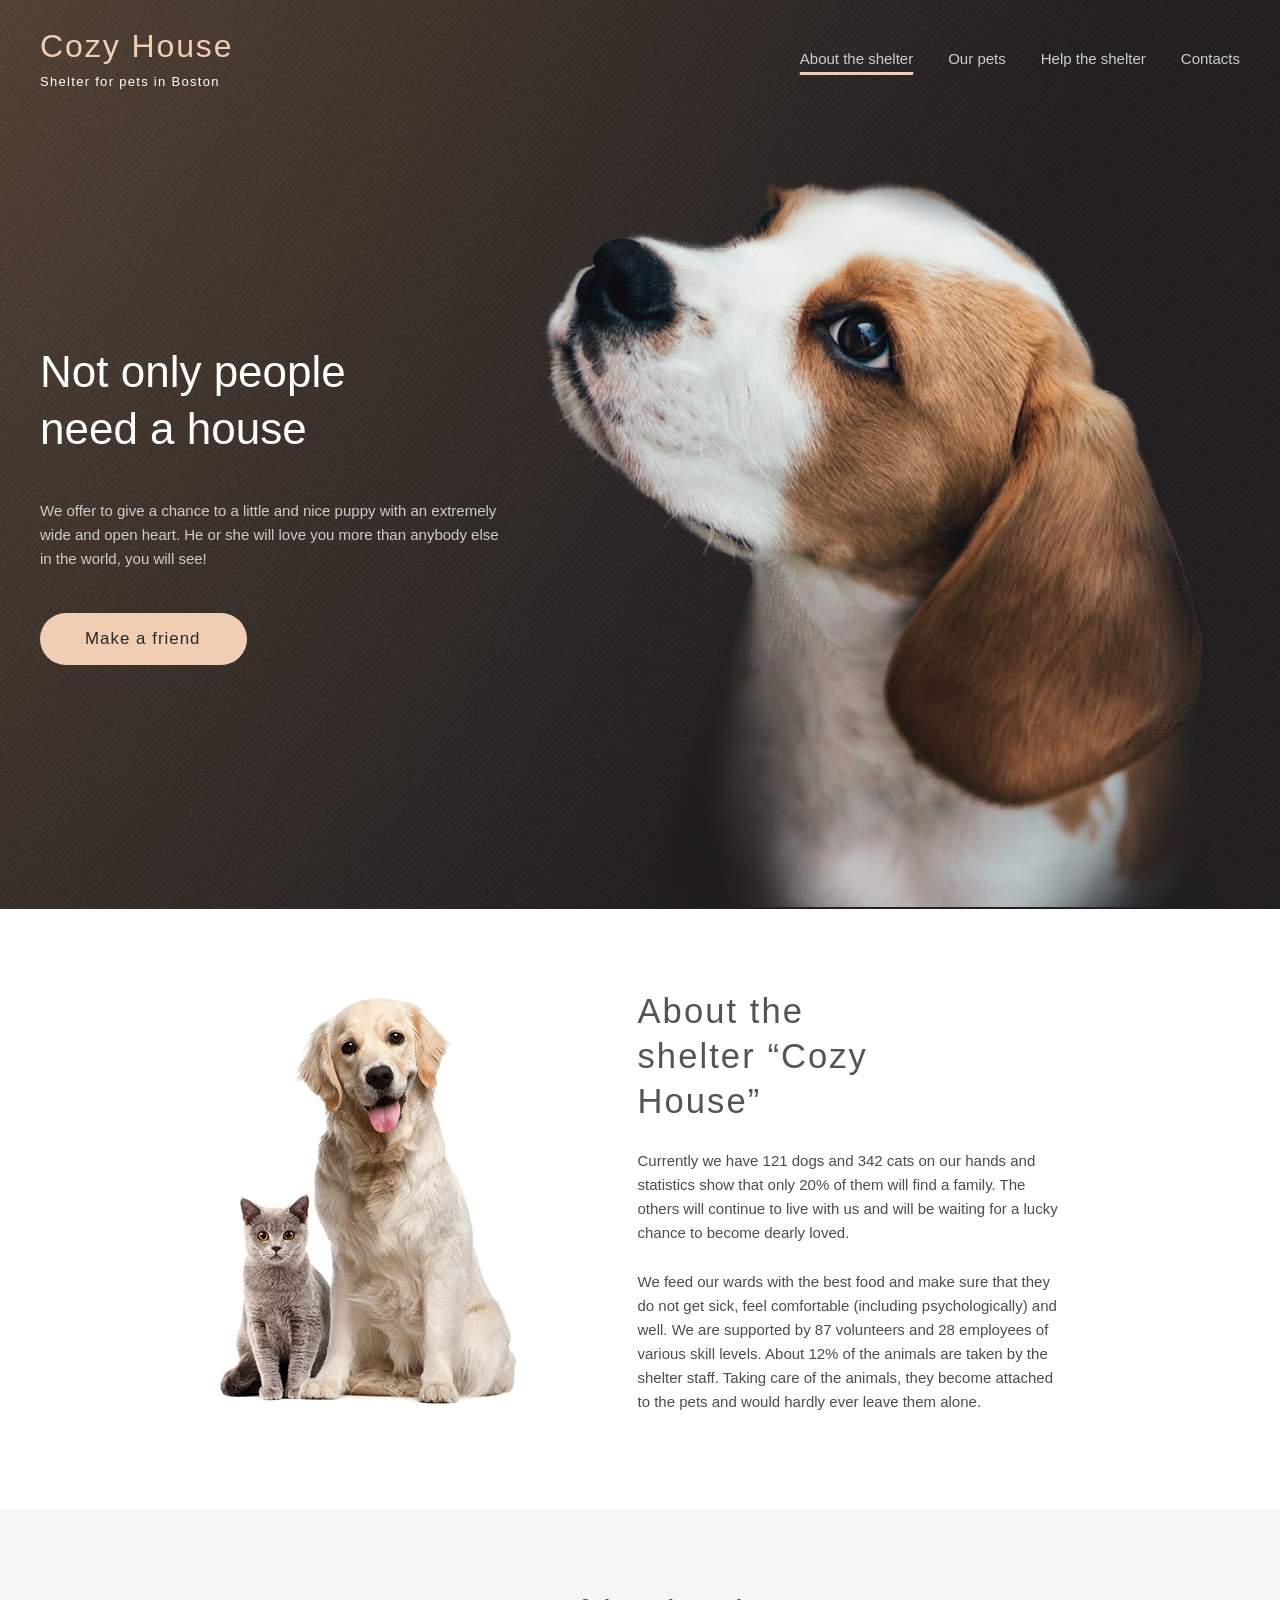
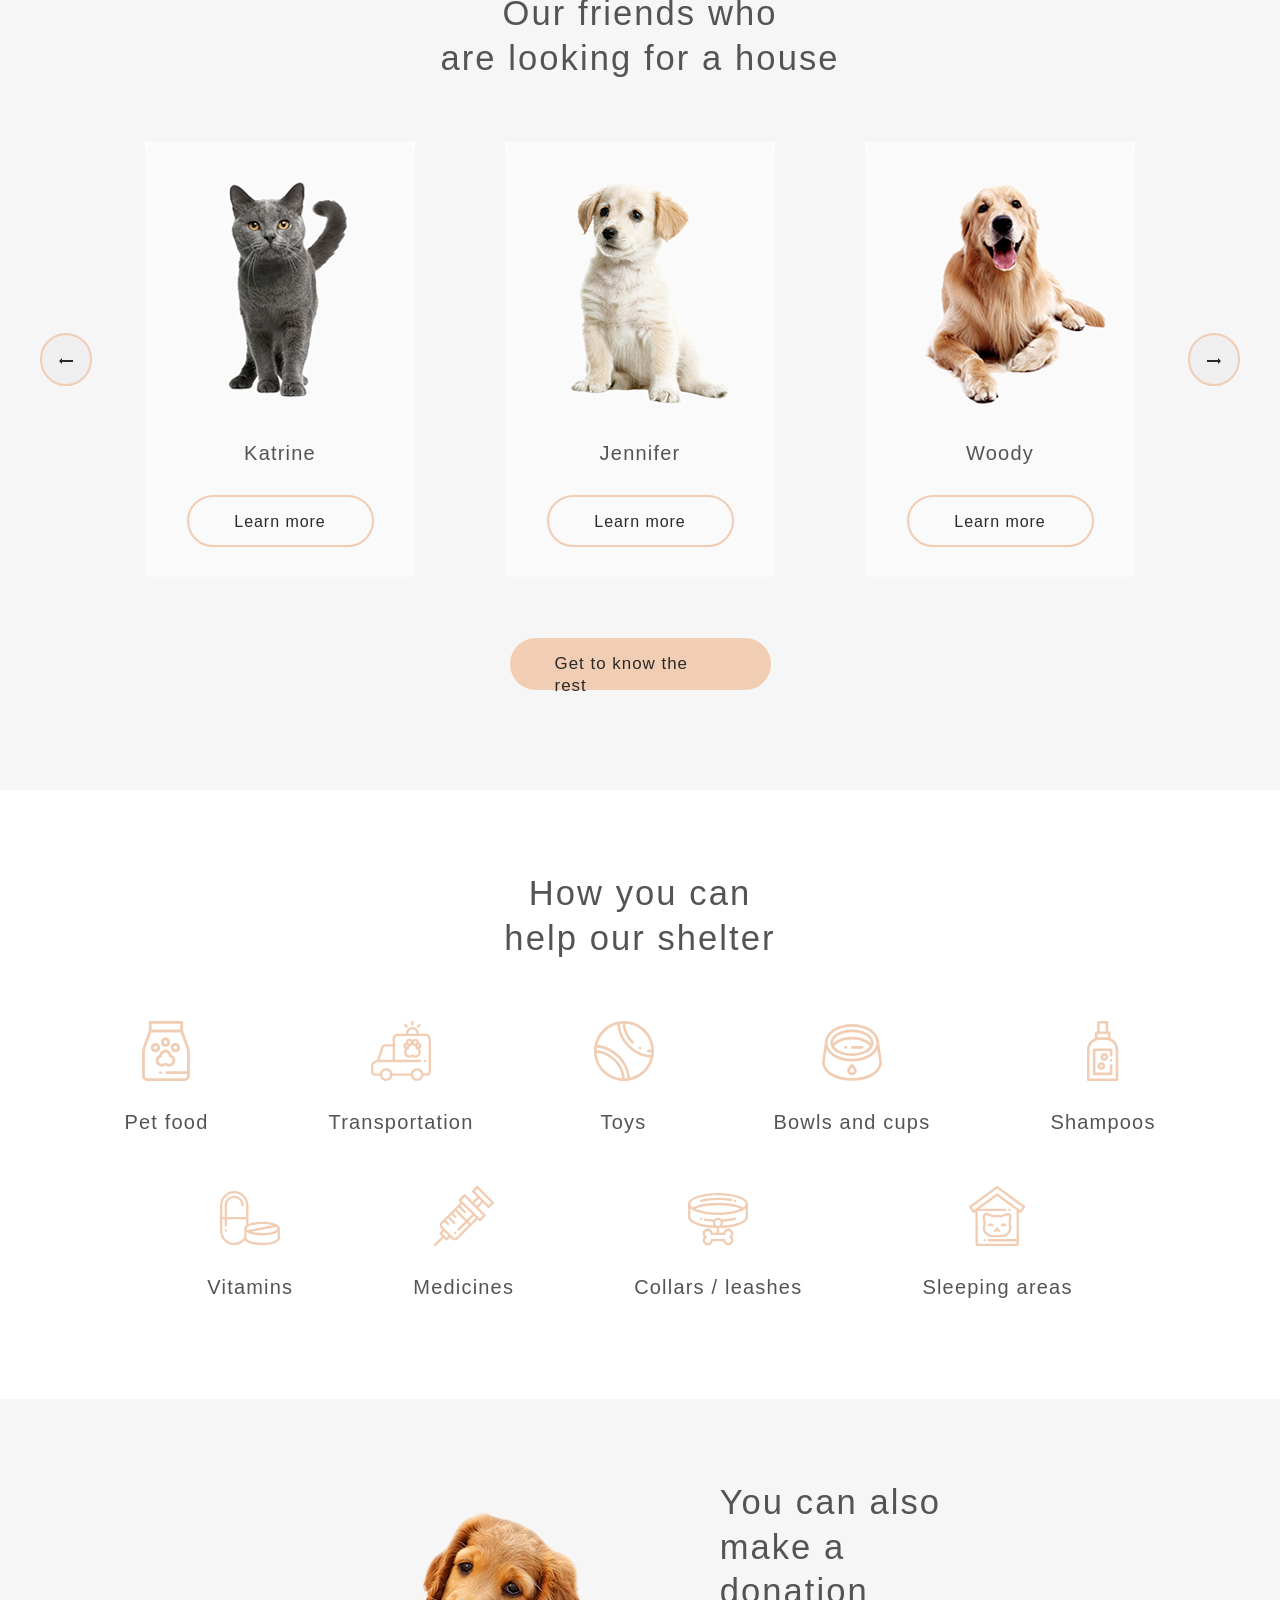
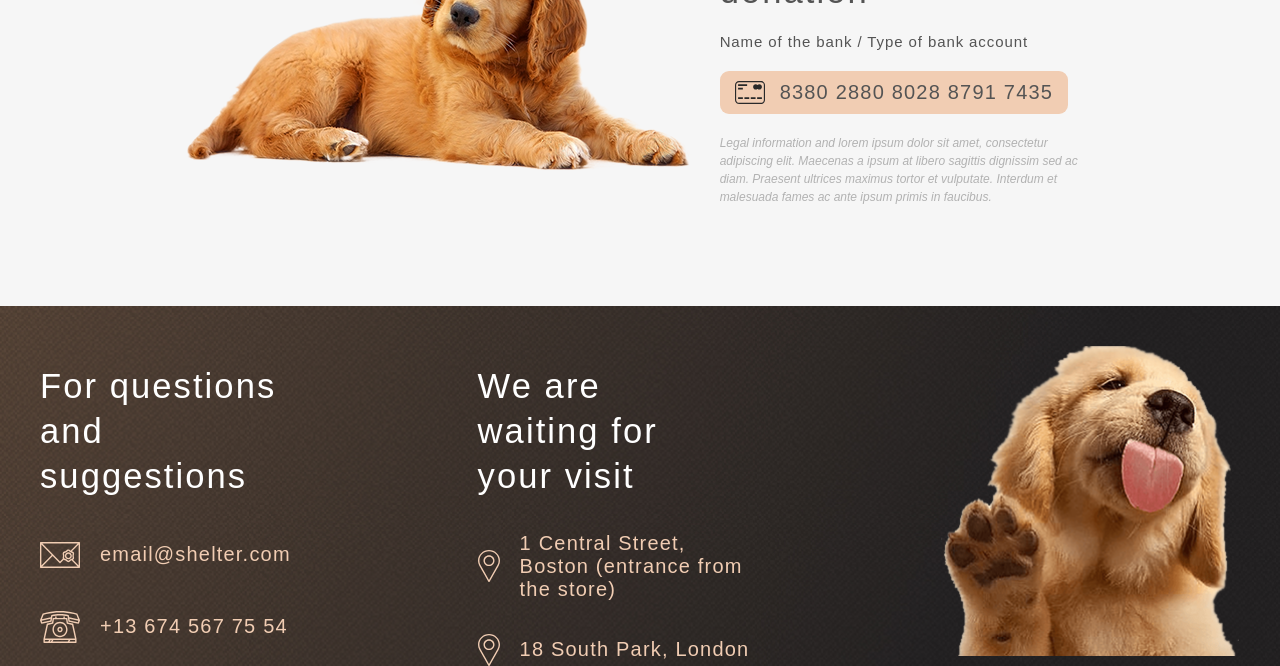
==== commit 99cd89a5: "fix: fix links in navigations" ====
--- a/shelter/index.html
+++ b/shelter/index.html
@@ -20,7 +20,7 @@
                         <nav class="nav">
                             <ul>
                                 <li class="header__nav_active"><a class="header__nav" href="#">About the shelter</a></li>
-                                <li class="header__nav_inactive"><a class="header__nav" href="#">Our pets</a></li>
+                                <li class="header__nav_inactive"><a class="header__nav" href="https://boriisovvna.github.io/shelter/shelter/our-pets">Our pets</a></li>
                                 <li class="header__nav_inactive"><a class="header__nav" href="#help">Help the shelter</a></li>
                                 <li class="header__nav_inactive"><a class="header__nav" href="#contacts">Contacts</a></li>
                             </ul>
@@ -34,7 +34,6 @@
                         <h1>Not only people need a house</h1>
                         <p>We offer to give a chance to a little and nice puppy with an extremely wide and open heart. He or she will love you more than anybody else in the world, you will see!</p>
                         <a class="start-screen__link-button button" href="#pets">Make a friend</a> 
-                        
                     </div>
                     <div class="start-screen__img">
                         <img src="img/start/start-screen-puppy.svg" alt="start-screen-puppy">
@@ -89,7 +88,7 @@
                             </svg>
                         </button>
                     </div>
-                    <button class="pets__button button" type="button">Get to know the rest</button>
+                    <a class="pets__button button" href="https://boriisovvna.github.io/shelter/shelter/our-pets">Get to know the rest</a> 
                 </div>
             </div>
         </section>
@@ -152,7 +151,7 @@
                         <h2>You can also make a donation</h2>
                         <p class="donation__subtext-title">Name of the bank / Type of bank account</p>
                         <a class="donation__credit-card" href="#">
-                            <img src="img/donation/credit-card.svg" alt="">
+                            <img src="img/donation/credit-card.svg" alt="credit-card">
                             <div class="credit-card__number">
                                 <span>8380 2880 8028 8791 7435</span>
                             </div>
--- a/shelter/style.css
+++ b/shelter/style.css
@@ -187,7 +187,7 @@
     display: flex;
     flex-direction: column;
     align-items: center;
-    gap: 6rem;
+    gap: 6.1rem;
     padding: 8.2rem 0 10rem;
 }
 .pets__text {
@@ -253,6 +253,7 @@
     border-color: transparent;
 }
 .pets__button {
+    text-decoration: none;
     width: 26.1rem;
     height: 5.2rem;
 }
@@ -261,7 +262,7 @@
     flex-direction: column;
     align-items: center;
     gap: 6rem;
-    padding: 8.3rem 0 10rem;
+    padding: 8.1rem 0 10rem;
 }
 .help__content h2 {
     max-width: 15ch;
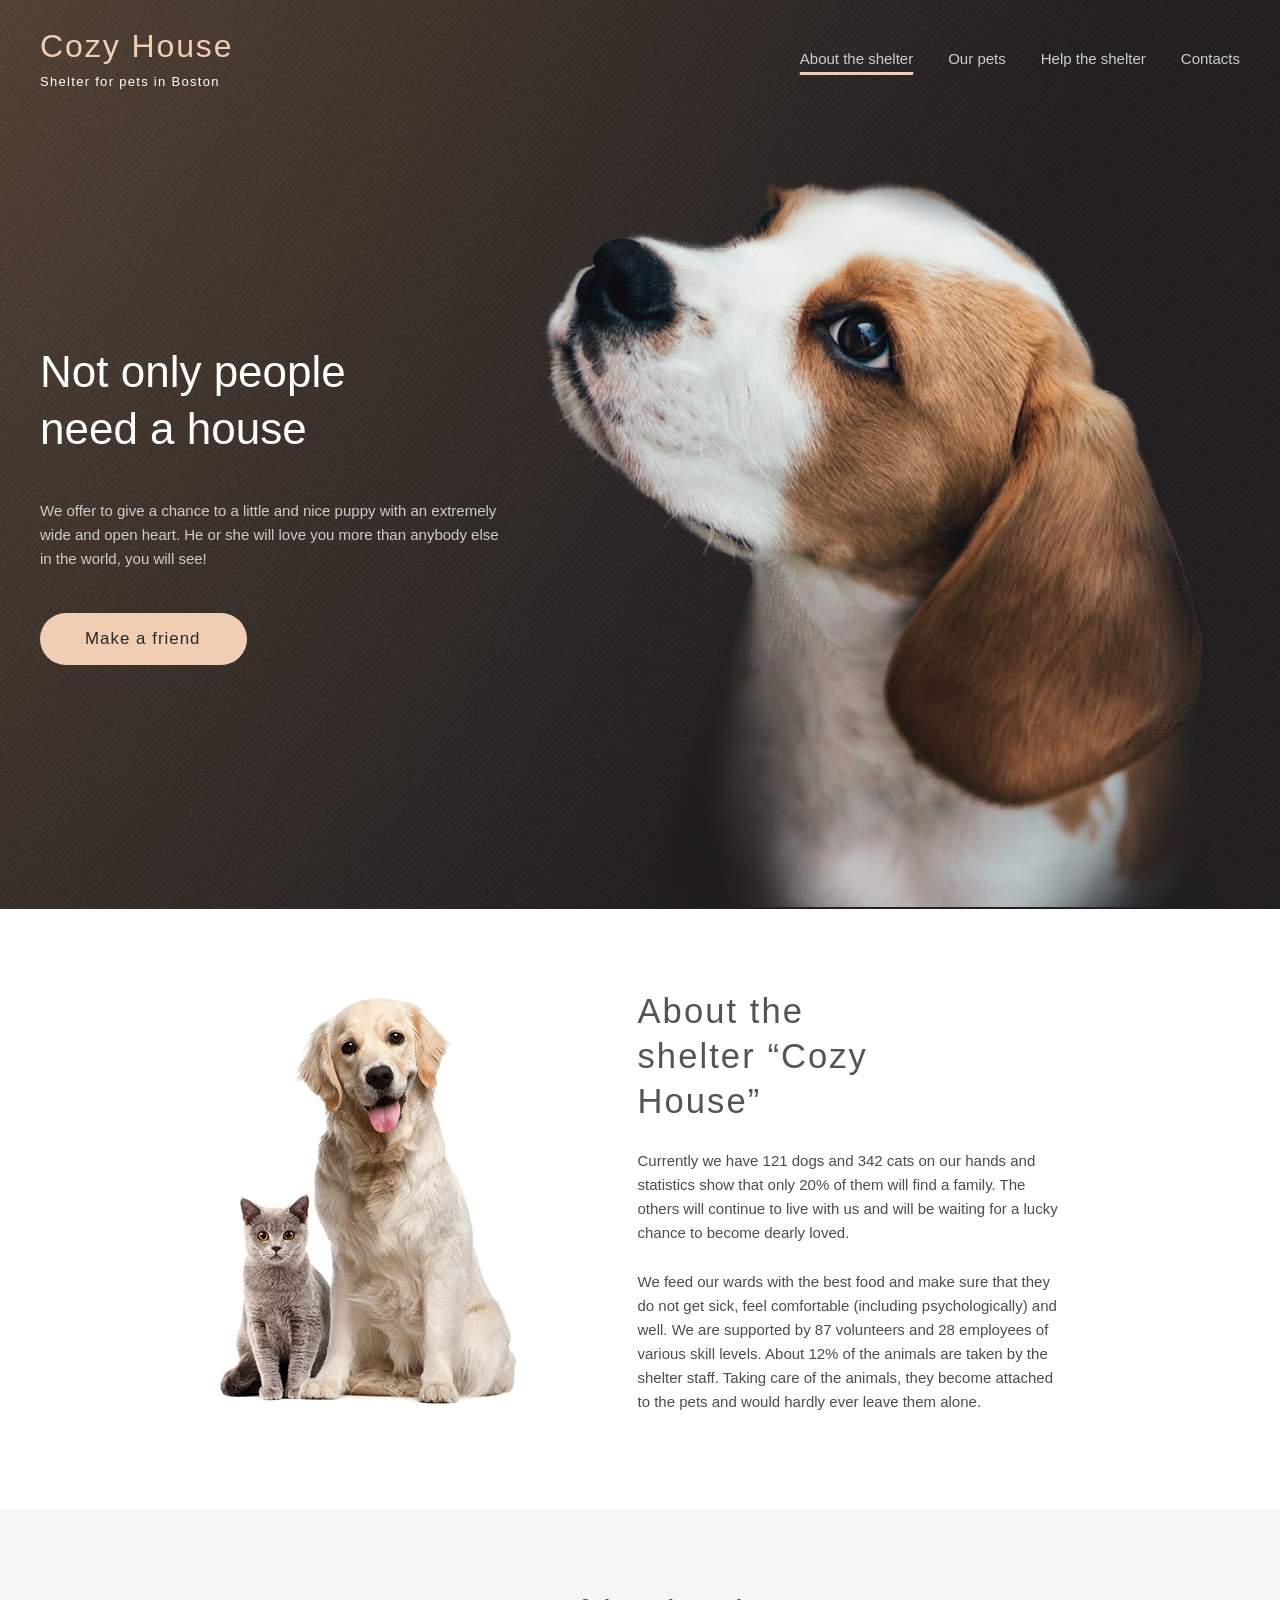
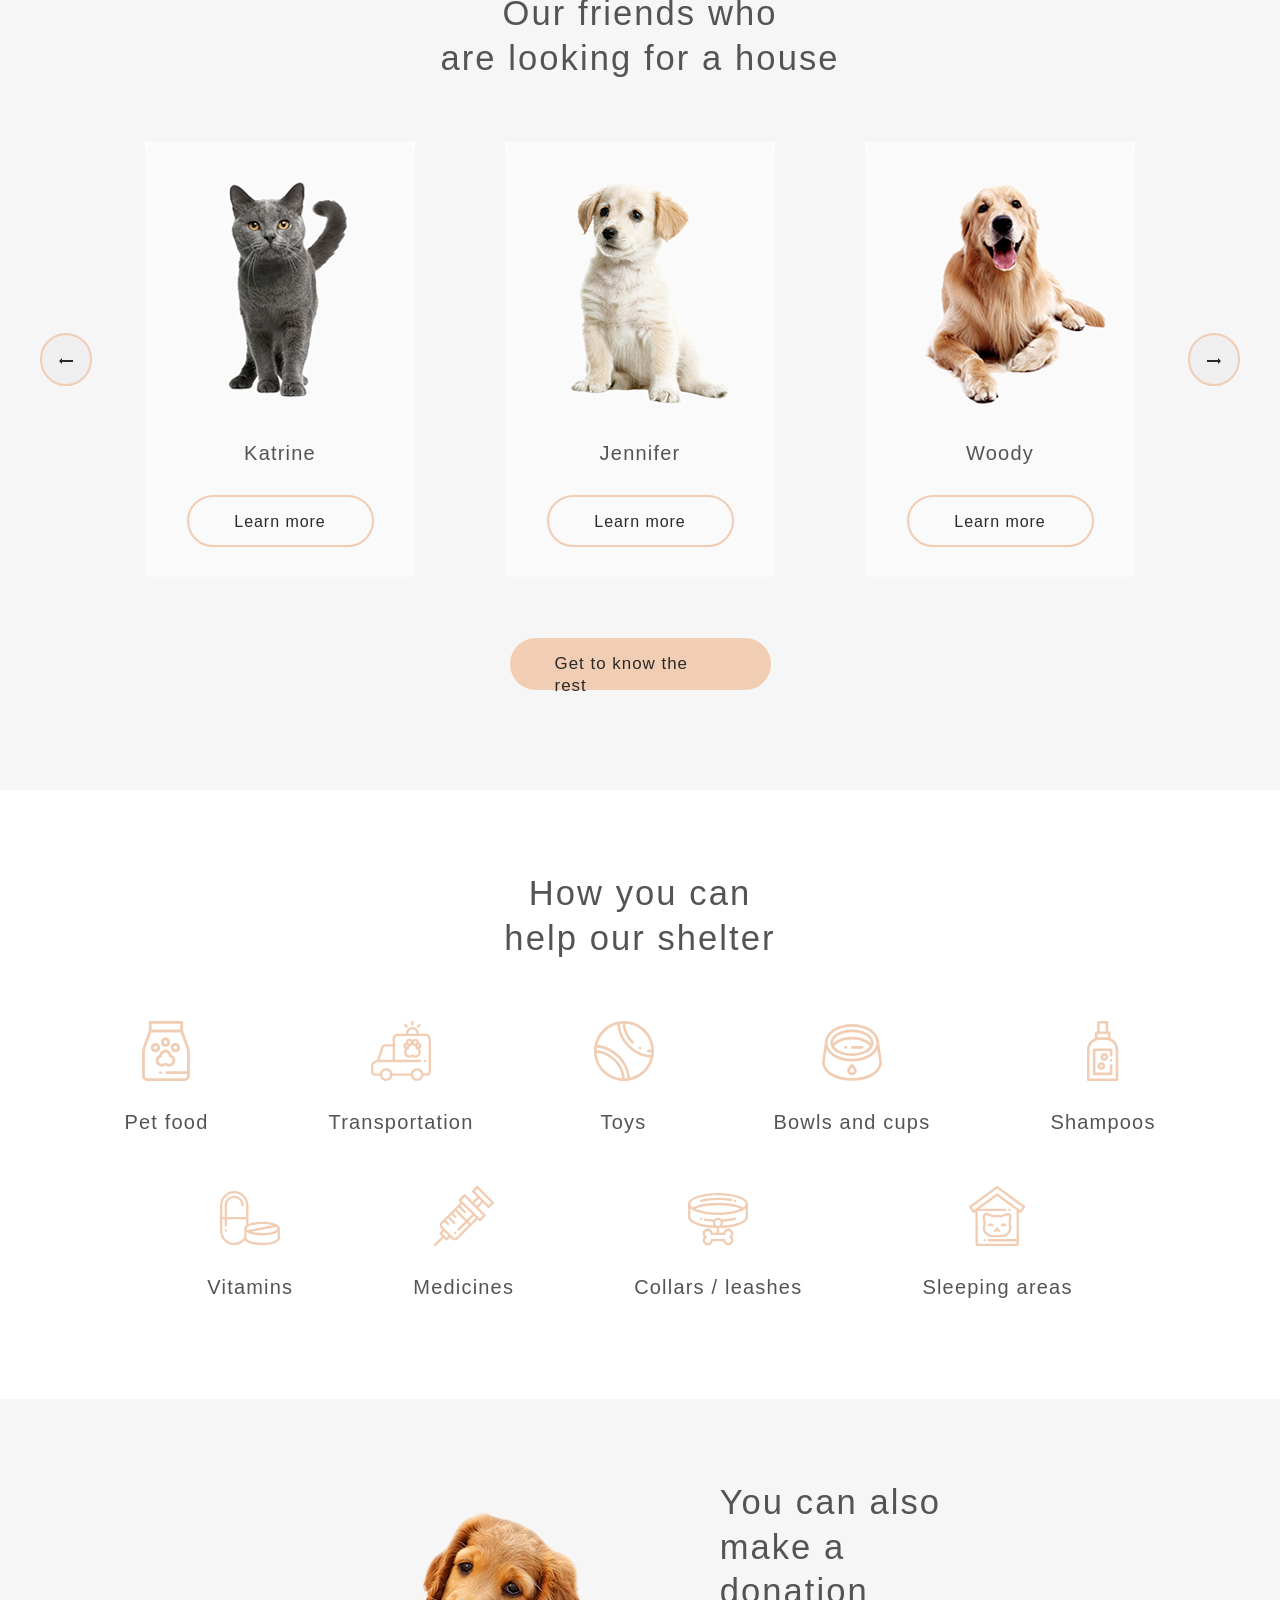
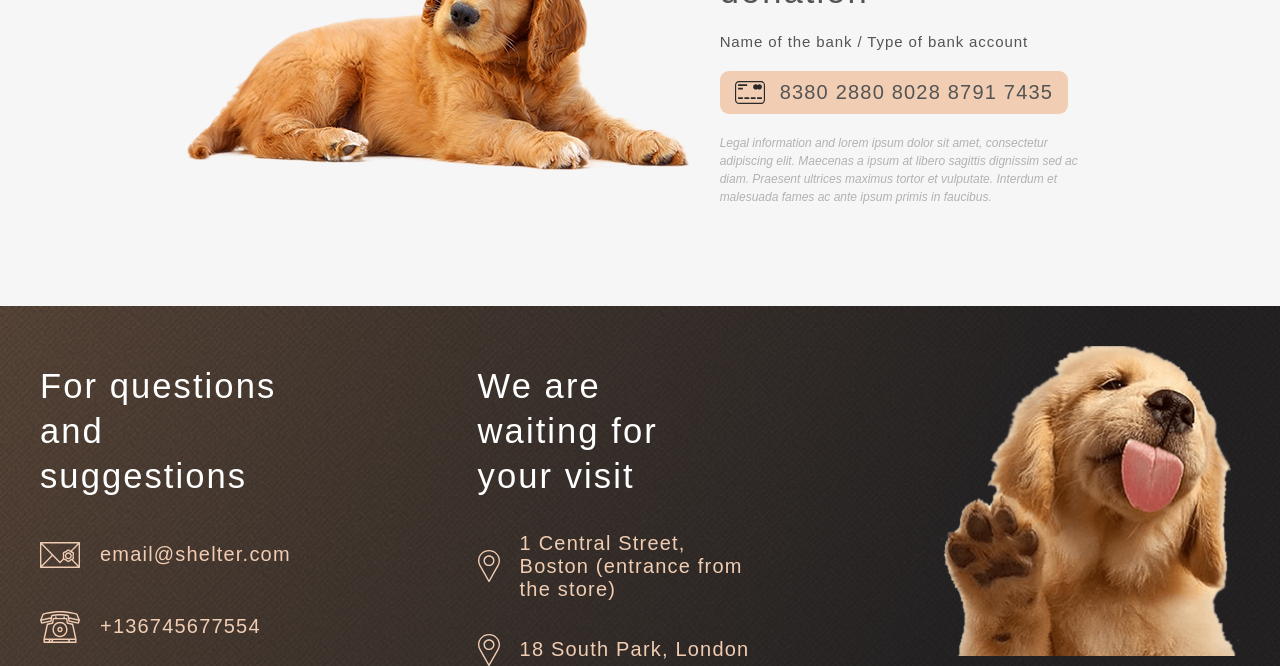
==== commit a66b54a7: "fix: fix phone link" ====
--- a/shelter/index.html
+++ b/shelter/index.html
@@ -181,7 +181,7 @@
                             <path d="M20 26.1606C24.1492 26.1606 27.5248 22.7016 27.5248 18.45C27.5248 14.1983 24.1492 10.7393 20 10.7393C15.8509 10.7393 12.4753 14.1983 12.4753 18.45C12.4753 22.7016 15.8509 26.1606 20 26.1606ZM20 12.1761C23.3761 12.1761 26.1227 14.9905 26.1227 18.45C26.1227 21.9094 23.3761 24.7238 20 24.7238C16.624 24.7238 13.8774 21.9094 13.8774 18.45C13.8774 14.9905 16.624 12.1761 20 12.1761Z" fill="#F1CDB3"/>
                             <path d="M20 21.1847C21.4717 21.1847 22.6691 19.9578 22.6691 18.4497C22.6691 16.9416 21.4717 15.7147 20 15.7147C18.5283 15.7147 17.3309 16.9416 17.3309 18.4497C17.3309 19.9578 18.5283 21.1847 20 21.1847ZM20 17.1514C20.6987 17.1514 21.267 17.7338 21.267 18.4497C21.267 19.1656 20.6987 19.7479 20 19.7479C19.3014 19.7479 18.733 19.1656 18.733 18.4497C18.733 17.7339 19.3014 17.1514 20 17.1514Z" fill="#F1CDB3"/>
                         </svg>
-                        <span>+13 674 567 75 54</span>
+                        <span>+136745677554</span>
                     </a>
                 </div>
                 <div class="footer__locations">
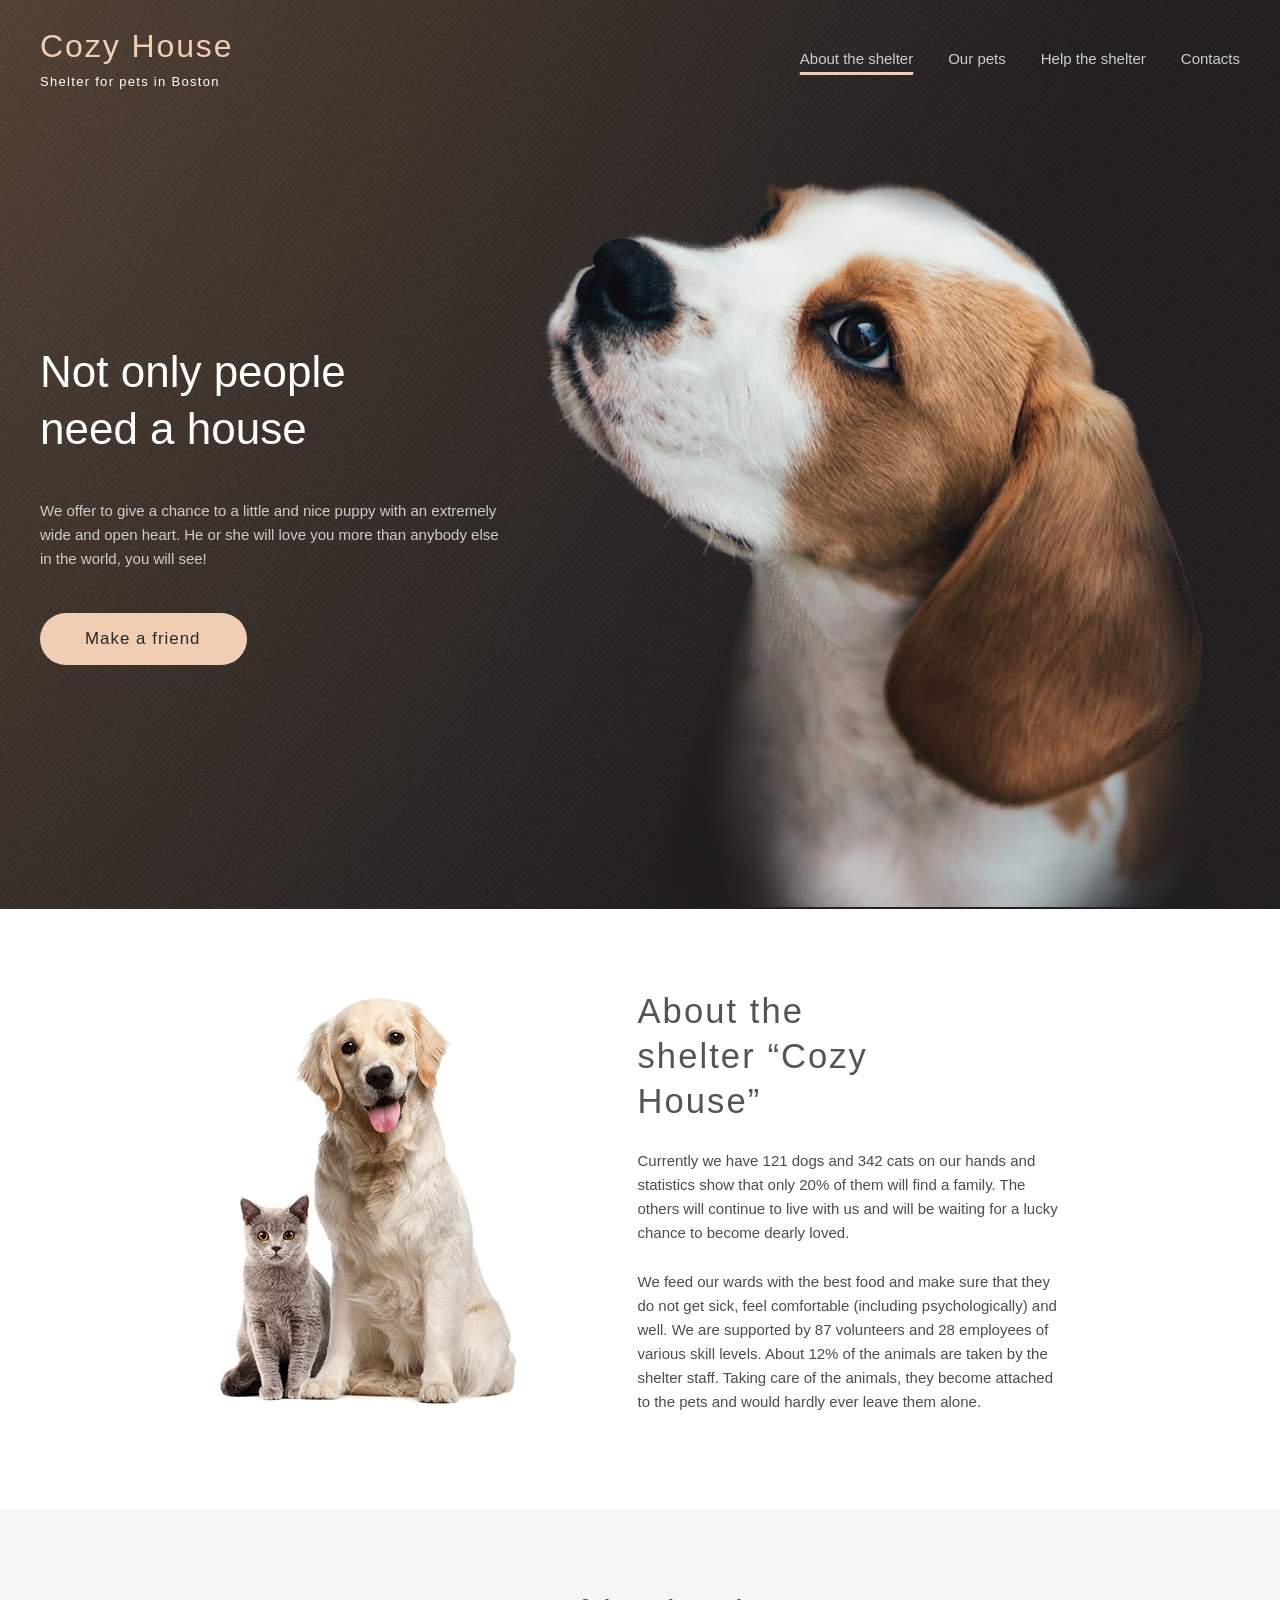
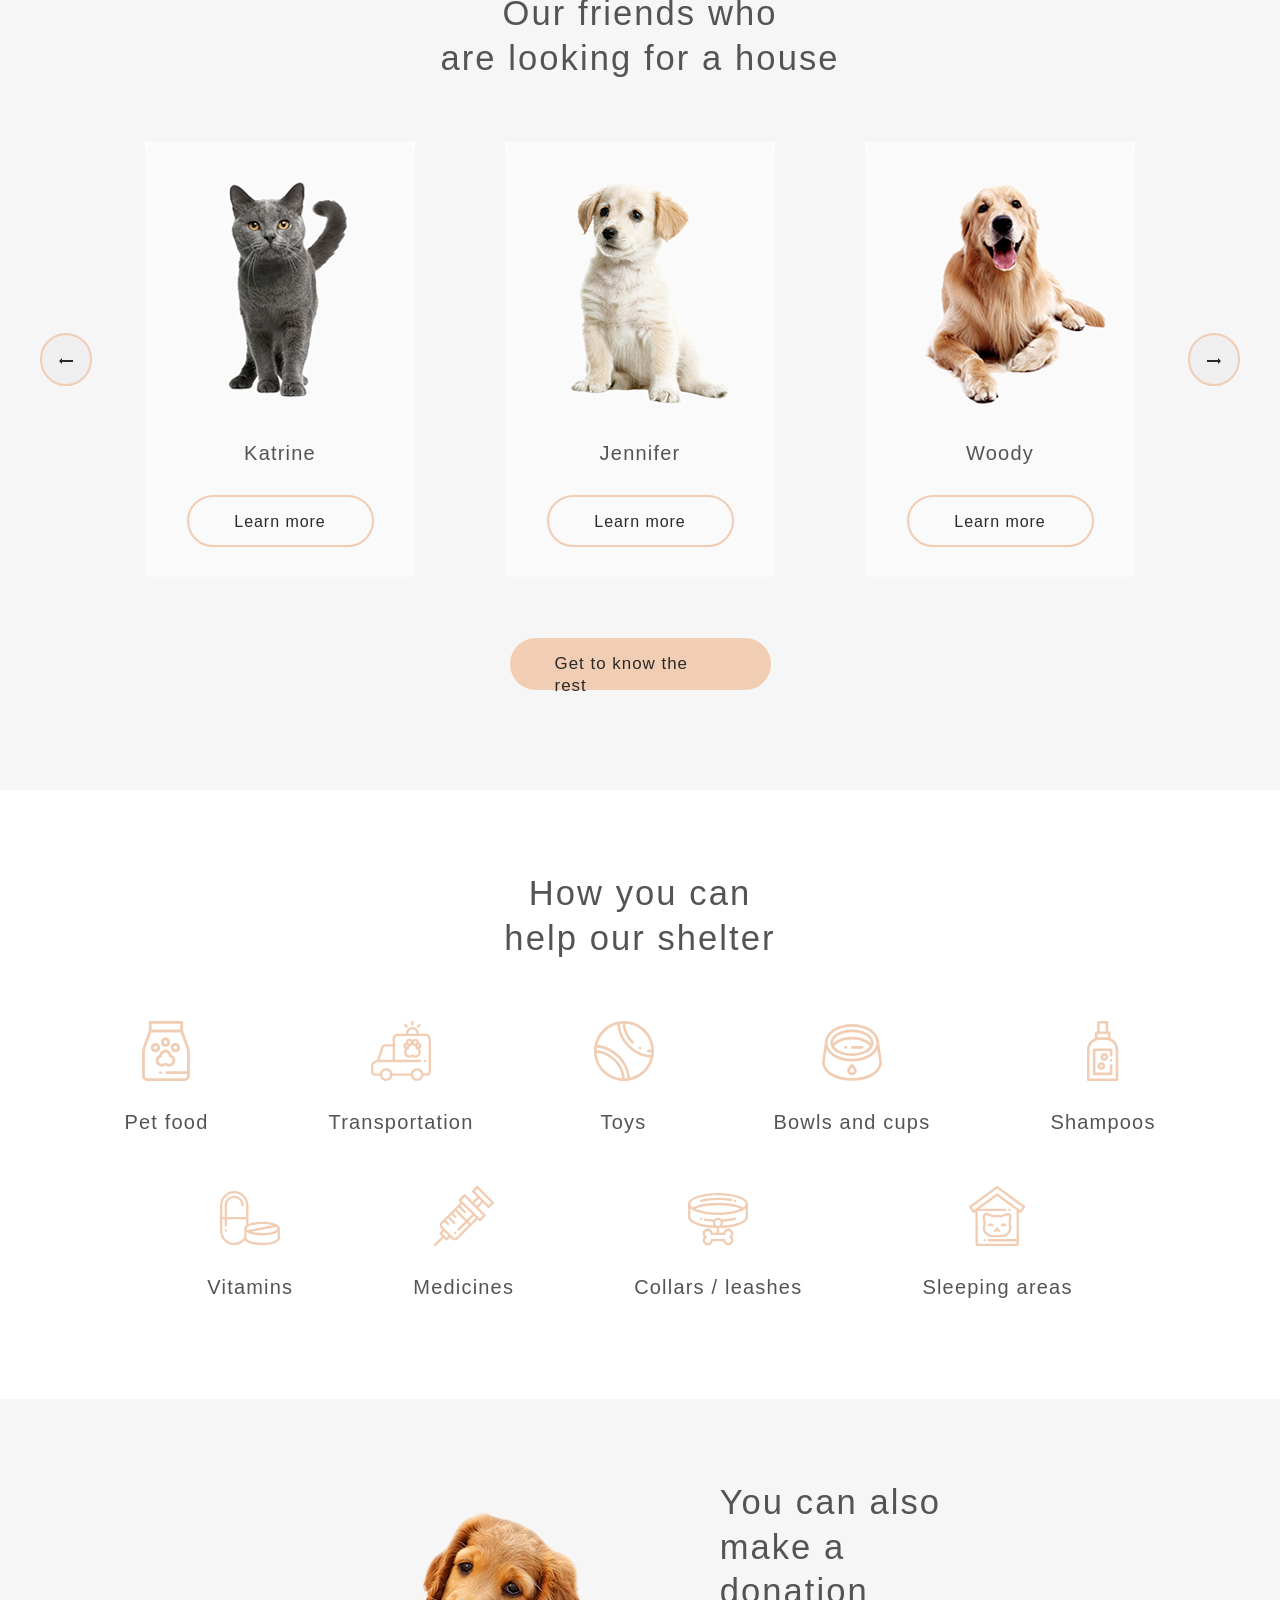
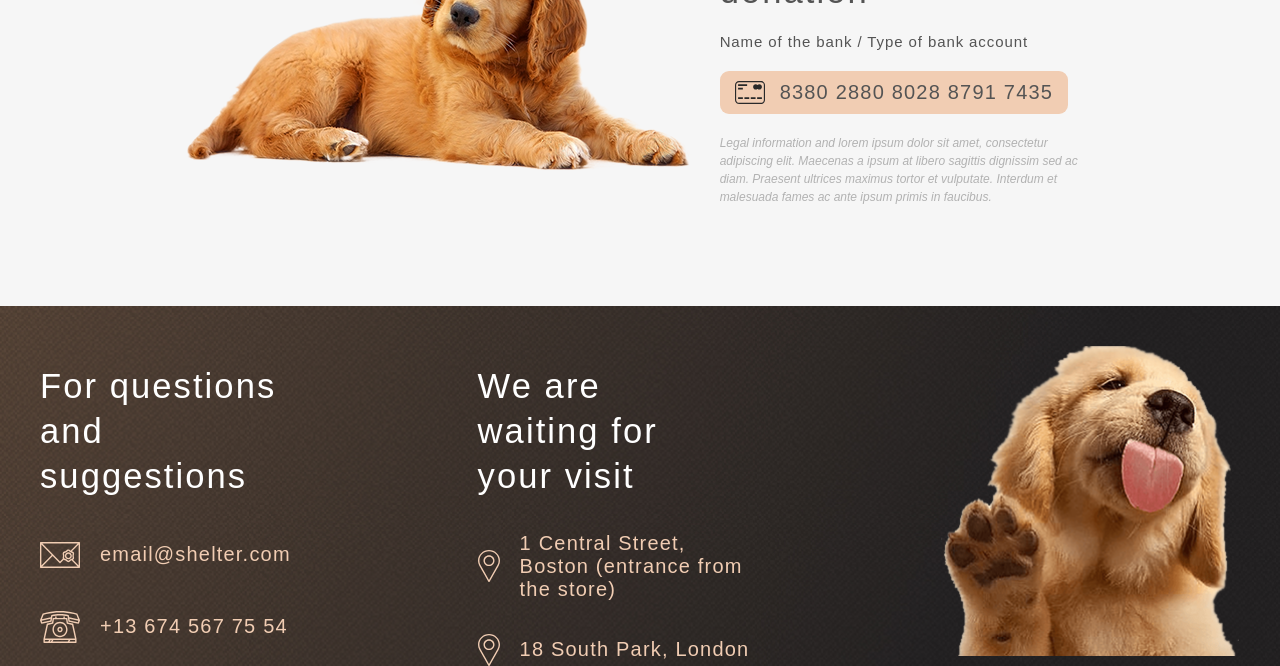
==== commit 05165e6b: "fix: fix tel link mistake" ====
--- a/shelter/index.html
+++ b/shelter/index.html
@@ -174,14 +174,14 @@
                         </svg>
                         <span>email@shelter.com</span>
                     </a>
-                    <a class="footer__phone" href="tel:+13 674 567 75 54">
+                    <a class="footer__phone" href="tel:+136745677554">
                         <svg width="40" height="32" viewBox="0 0 40 32" fill="none" xmlns="http://www.w3.org/2000/svg">
                             <path d="M39.9461 8.89543L37.5102 2.9049C37.4685 2.80251 37.4043 2.71139 37.3226 2.63868C37.2408 2.56598 37.1437 2.51367 37.0389 2.48585L34.111 1.70799C25.5388 -0.569376 14.4609 -0.569281 5.88906 1.70799L2.96105 2.48585C2.85626 2.51367 2.75918 2.56598 2.67743 2.63868C2.59568 2.71139 2.53147 2.80251 2.48984 2.9049L0.0539764 8.89543C-0.0131281 9.06038 -0.0178273 9.24503 0.0407965 9.41333L1.01509 12.2089C1.07166 12.3713 1.18339 12.5075 1.32986 12.5925C1.47633 12.6775 1.64776 12.7056 1.8128 12.6717L11.0692 10.7747C11.2084 10.7462 11.3359 10.675 11.4348 10.5706C11.5337 10.4661 11.5993 10.3334 11.623 10.19L12.4245 5.32594C16.8365 4.18994 23.1635 4.18994 27.5753 5.32594L28.3769 10.19C28.4006 10.3335 28.4662 10.4663 28.5651 10.5707C28.664 10.6751 28.7915 10.7463 28.9307 10.7748L38.187 12.6718C38.3521 12.7056 38.5234 12.6774 38.6699 12.5924C38.8164 12.5075 38.9281 12.3714 38.9848 12.209L39.9592 9.41343C40.0178 9.2451 40.0131 9.06043 39.9461 8.89543ZM2.13193 11.1412L1.63183 9.70624L10.5973 7.78606L10.321 9.46295L2.13193 11.1412ZM11.6222 4.0568C11.4935 4.09314 11.3777 4.16636 11.2883 4.26784C11.1989 4.36933 11.1396 4.49486 11.1174 4.62969L10.848 6.26453L1.85991 8.1896L3.65015 3.78707L6.2409 3.09877C14.5991 0.878304 25.4007 0.878208 33.7593 3.09877L36.35 3.78707L38.1403 8.1896L29.1522 6.26453L28.8828 4.62969C28.8606 4.49487 28.8013 4.36936 28.7119 4.26788C28.6224 4.1664 28.5066 4.09318 28.378 4.0568C23.6016 2.70615 16.3984 2.70615 11.6222 4.0568ZM37.8681 11.1412L29.6792 9.46295L29.4028 7.78606L38.3682 9.70624L37.8681 11.1412Z" fill="#F1CDB3"/>
                             <path d="M33.2901 13.1186C33.261 12.9842 33.1948 12.8612 33.0995 12.7643C33.0041 12.6673 32.8836 12.6005 32.7522 12.5717L27.9776 11.526L27.3764 7.51395C27.351 7.34431 27.2672 7.18959 27.1401 7.07781C27.013 6.96603 26.851 6.90458 26.6835 6.90458H24.814V5.96398C24.814 5.56724 24.5002 5.2456 24.1129 5.2456C23.7257 5.2456 23.4119 5.56724 23.4119 5.96398V6.90458H16.5882V5.96398C16.5882 5.56724 16.2744 5.2456 15.8871 5.2456C15.4999 5.2456 15.1861 5.56724 15.1861 5.96398V6.90458H13.3166C13.1491 6.90458 12.9871 6.96603 12.86 7.07781C12.7329 7.18959 12.6491 7.34431 12.6237 7.51395L12.0224 11.526L7.24791 12.5717C7.11654 12.6005 6.996 12.6673 6.90063 12.7643C6.80527 12.8612 6.73908 12.9842 6.70996 13.1186L3.46796 28.0878C3.45692 28.1389 3.45134 28.1911 3.45132 28.2434V31.2816C3.45132 31.4721 3.52519 31.6549 3.65666 31.7896C3.78814 31.9243 3.96645 32 4.15239 32H35.8477C36.0336 32 36.212 31.9243 36.3434 31.7896C36.4749 31.6549 36.5488 31.4721 36.5488 31.2816V28.2434C36.5488 28.1911 36.5432 28.1389 36.5321 28.0878L33.2901 13.1186ZM7.98131 13.8802L12.7885 12.8273C12.9276 12.7968 13.0544 12.7238 13.152 12.6178C13.2496 12.5118 13.3134 12.3779 13.335 12.2338L13.9183 8.34134H26.0819L26.6651 12.2338C26.6867 12.3779 26.7505 12.5118 26.8481 12.6178C26.9457 12.7238 27.0725 12.7968 27.2115 12.8273L32.0189 13.8802L34.9741 27.5251H5.0261L7.98131 13.8802ZM11.7966 28.9618L10.8935 30.5632H9.82782L10.7309 28.9618H11.7966ZM13.416 28.9618H28.6721L27.769 30.5632H12.513L13.416 28.9618ZM4.85345 28.9618H9.11142L8.20836 30.5632H4.85345V28.9618ZM29.3885 30.5632L30.2916 28.9618H35.1466V30.5632H29.3885Z" fill="#F1CDB3"/>
                             <path d="M20 26.1606C24.1492 26.1606 27.5248 22.7016 27.5248 18.45C27.5248 14.1983 24.1492 10.7393 20 10.7393C15.8509 10.7393 12.4753 14.1983 12.4753 18.45C12.4753 22.7016 15.8509 26.1606 20 26.1606ZM20 12.1761C23.3761 12.1761 26.1227 14.9905 26.1227 18.45C26.1227 21.9094 23.3761 24.7238 20 24.7238C16.624 24.7238 13.8774 21.9094 13.8774 18.45C13.8774 14.9905 16.624 12.1761 20 12.1761Z" fill="#F1CDB3"/>
                             <path d="M20 21.1847C21.4717 21.1847 22.6691 19.9578 22.6691 18.4497C22.6691 16.9416 21.4717 15.7147 20 15.7147C18.5283 15.7147 17.3309 16.9416 17.3309 18.4497C17.3309 19.9578 18.5283 21.1847 20 21.1847ZM20 17.1514C20.6987 17.1514 21.267 17.7338 21.267 18.4497C21.267 19.1656 20.6987 19.7479 20 19.7479C19.3014 19.7479 18.733 19.1656 18.733 18.4497C18.733 17.7339 19.3014 17.1514 20 17.1514Z" fill="#F1CDB3"/>
                         </svg>
-                        <span>+136745677554</span>
+                        <span>+13 674 567 75 54</span>
                     </a>
                 </div>
                 <div class="footer__locations">
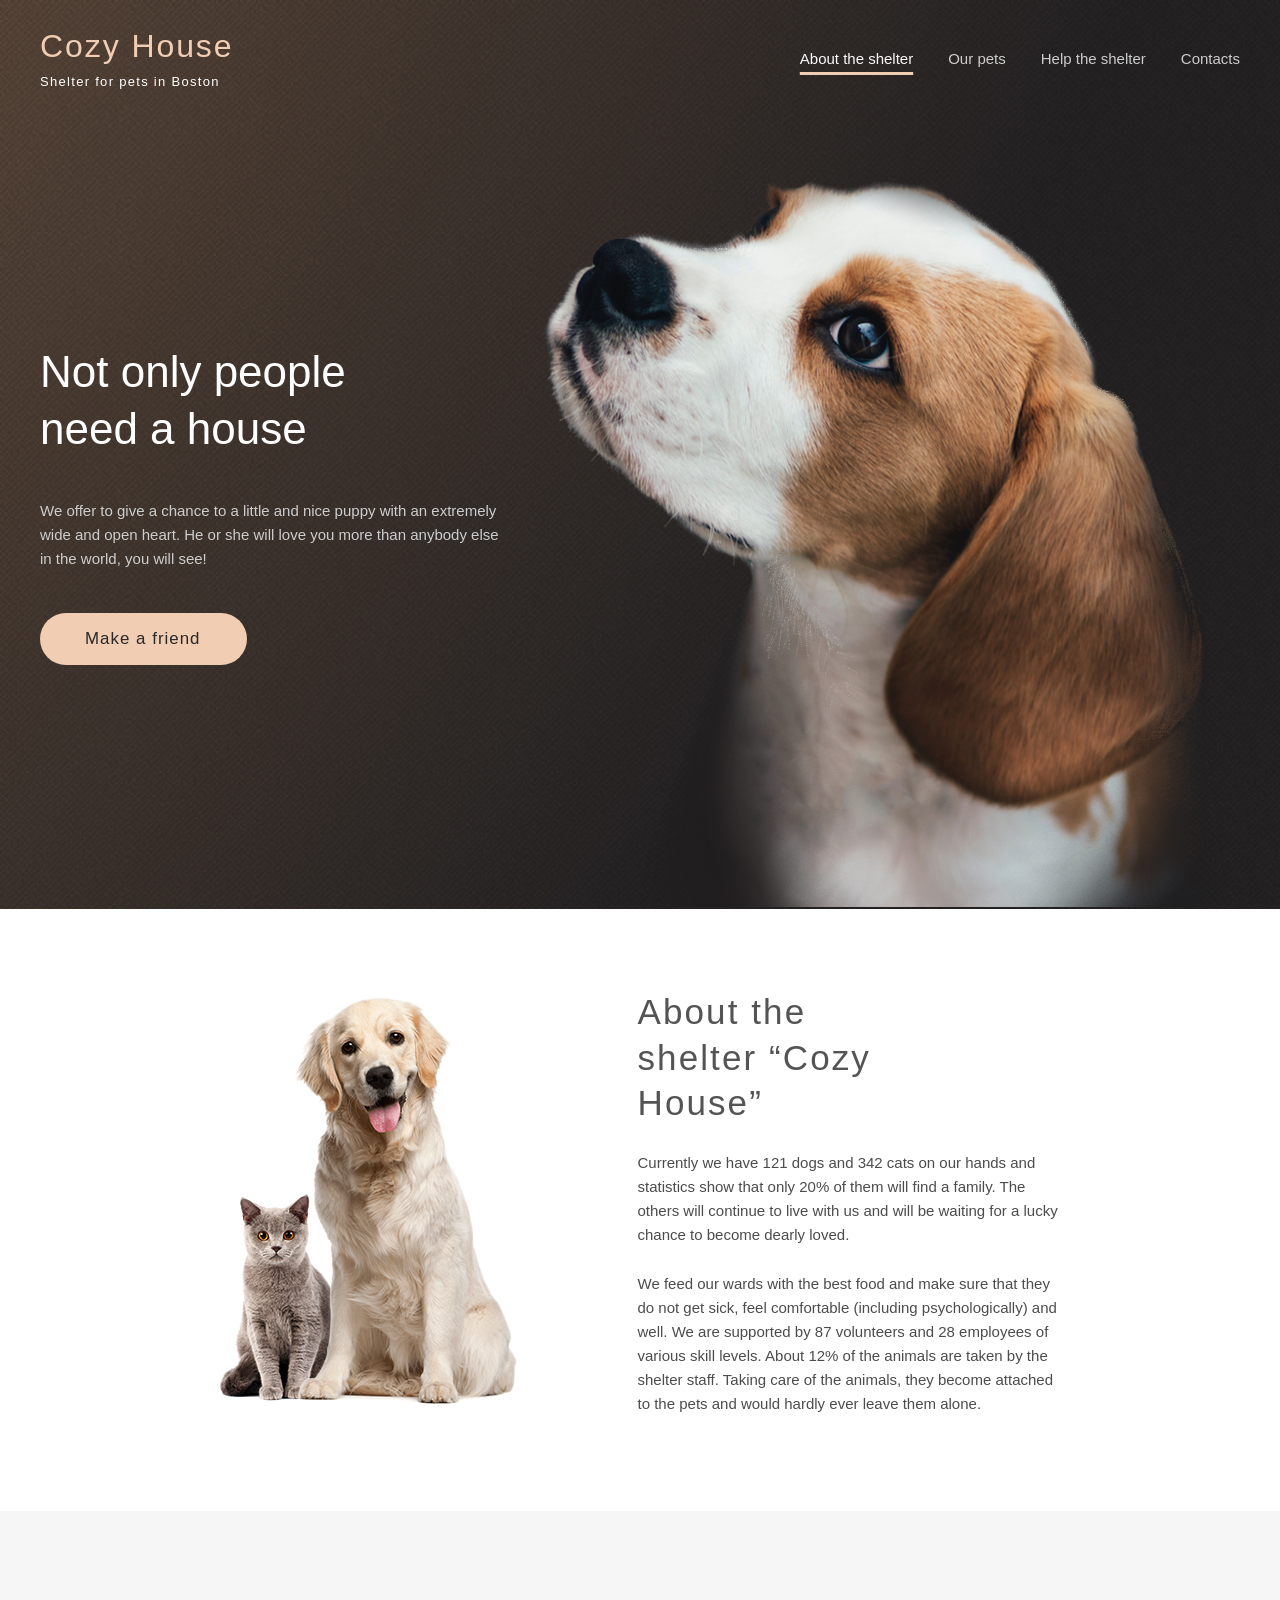
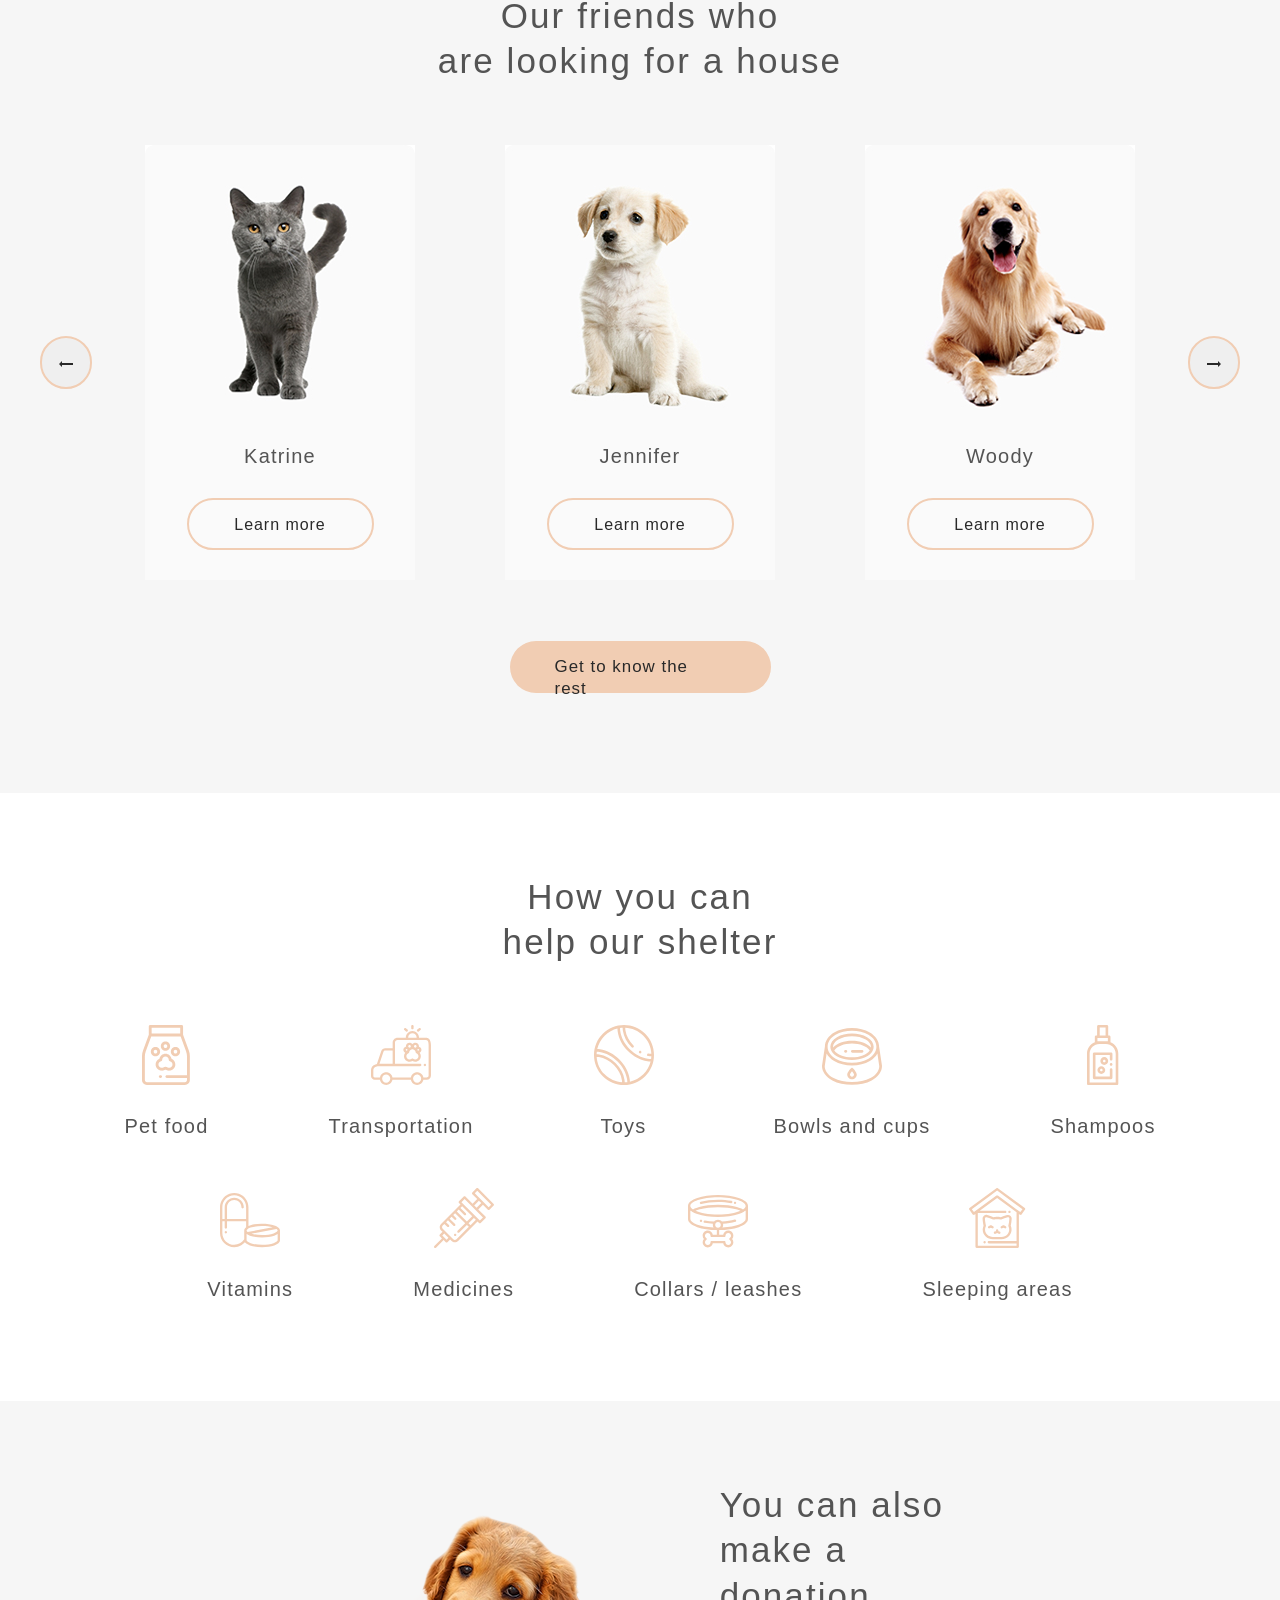
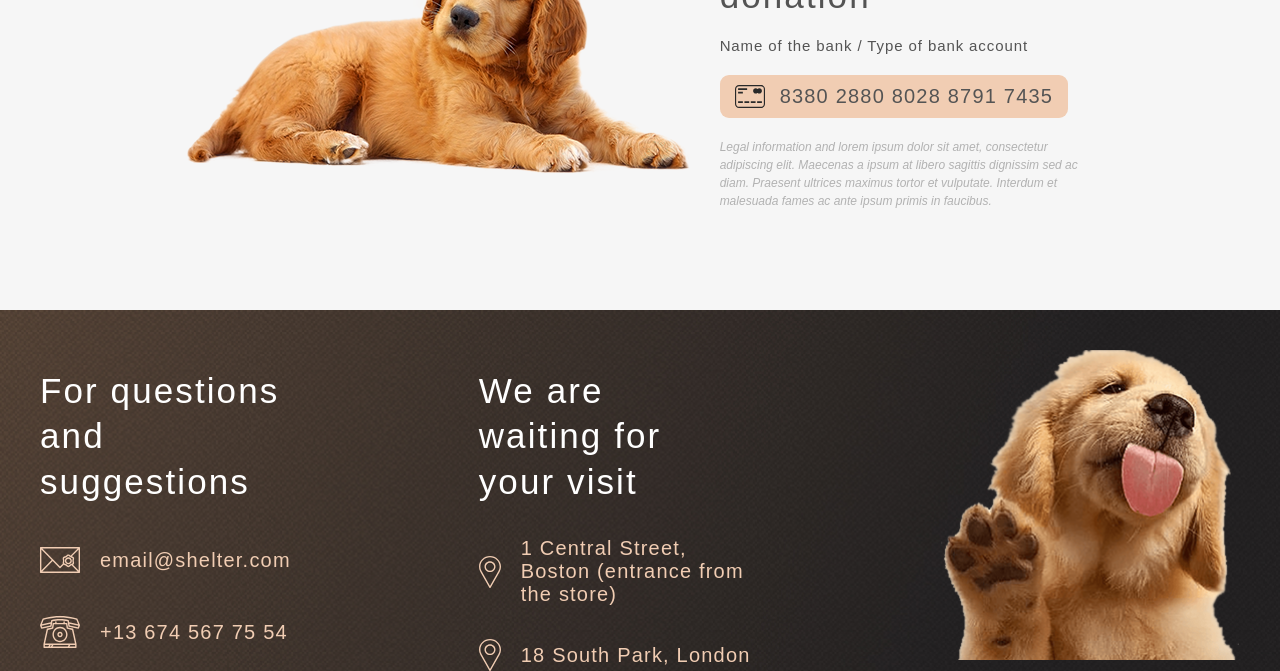
==== commit 0b27a8a9: "init: start Shelter-part2 task" ====
--- a/shelter/index.html
+++ b/shelter/index.html
@@ -76,7 +76,7 @@
                                 <p>Jennifer</p>
                                 <button class="card__button" type="button">Learn more</button>
                             </div>
-                            <div class="slider__card">
+                            <div class="slider__card slider__card_inactive">
                                 <img src="img/pets/pets-woody.jpg" alt="pets-woody">
                                 <p>Woody</p>
                                 <button class="card__button" type="button">Learn more</button>
@@ -97,7 +97,6 @@
                 <div class="help__content">
                     <h2>How you can help our shelter</h2>
                     <div class="help__list">
-                        <div class="help__list--top">
                             <div class="help__item">
                                 <img src="img/help/pet-food.svg" alt="pet-food">
                                 <p>Pet food</p>
@@ -118,8 +117,6 @@
                                 <img src="img/help/shampoos.svg" alt="shampoos">
                                 <p>Shampoos</p>
                             </div>
-                        </div>
-                        <div class="help__list--bottom">
                             <div class="help__item">
                                 <img src="img/help/vitamins.svg" alt="vitamins">
                                 <p>Vitamins</p>
@@ -136,7 +133,6 @@
                                 <img src="img/help/sleeping-area.svg" alt="sleeping-area">
                                 <p>Sleeping areas</p>
                             </div>
-                        </div>
                     </div>
                 </div>
             </div>
--- a/shelter/style.css
+++ b/shelter/style.css
@@ -42,7 +42,7 @@
 h1 {
     font-family: var(--font-family);
     font-weight: 400;
-    font-size: clamp(2.5rem, 3.5vw, 4.4rem);
+    font-size: 4.4rem;
     line-height: 130%;
     color: var(--color-light-xl);
     max-width: 15ch;
@@ -50,7 +50,7 @@
 h2 {
     font-family: var(--font-family);
     font-weight: 400;
-    font-size: clamp(2.5rem, 2.7vw, 3.5rem);
+    font-size: 3.5rem;
     line-height: 130%;
     letter-spacing: 0.06em;
     color: var(--color-dark-l);   
@@ -110,11 +110,15 @@
     color: var(--color-dark-s);
     transition: ease 0.3s;
 }
+.header__nav_active a {
+    color: var(--color-light-s);
+}
 .header__nav_inactive a:hover {
     color: var(--color-light-s);
 }
 .start-screen__content {
     display: flex;
+    flex-wrap: wrap;
     align-items: center;
     justify-content: space-between;
 }
@@ -126,6 +130,10 @@
 }
 .start-screen__img {
     padding-top: 9rem;
+}
+.start-screen__img img {
+    max-width: 100%;
+    height: auto;
 }
 .start-screen__text p {
     max-width: 55ch;
@@ -159,6 +167,7 @@
 }
 .about__content {
     display: flex;
+    flex-wrap: wrap;
     justify-content: center;
     align-items: center;
     gap: 12rem;
@@ -270,16 +279,10 @@
 }
 .help__list {
     display: flex;
-    flex-direction: column;
-    align-items: center;
-    gap: 5.2rem;
-}
-.help__list--top,
-.help__list--bottom {
-    display: flex;
+    flex-wrap: wrap;
     justify-content: center;
     align-items: flex-end;
-    gap: 12rem;
+    gap: 5rem 12rem;
 }
 .help__item {
     display: flex;
@@ -303,6 +306,7 @@
 .donation__content {
     padding: 8.1rem 0 10rem;
     display: flex;
+    flex-wrap: wrap;
     justify-content: center;
     align-items: center;
     gap: 2.8rem;
@@ -355,6 +359,7 @@
 .footer__content {
     padding-top: 4rem;
     display: flex;
+    flex-wrap: wrap;
     justify-content: space-between;
 }
 .footer__contacts,
@@ -400,4 +405,53 @@
     width: 22px;
     height: 32px;
     flex-shrink: 0;
+}
+
+@media (max-width: 768px) {
+    .container {
+        max-width: 92%;
+    }
+    .start-screen__content {
+        justify-content: center;
+        padding-top: 4.7rem;
+    }
+    .start-screen__link-button {
+        align-self: center;
+    }
+    .start-screen__img {
+        width: 82%;
+        margin-left: auto;
+    }
+    .about__content {
+        gap: 8rem;
+    }
+    .about__text {
+        order: 0;
+    }
+    .about__img {
+        order: 1;
+    }
+    .pets__slider {
+        gap: 1rem;
+    }
+    .slider__card_inactive {
+        display: none;
+    }
+    .slider__content {
+        gap: 4rem;
+    }
+    .donation__content {
+        gap: 6rem;
+    }
+    .donation__text {
+        order: 0;
+    }
+    .donation__img {
+        order: 1;
+    }
+    .footer__content {
+        padding-top: 1.5rem;
+        justify-content: center;
+        gap: 6rem;
+    }
 }
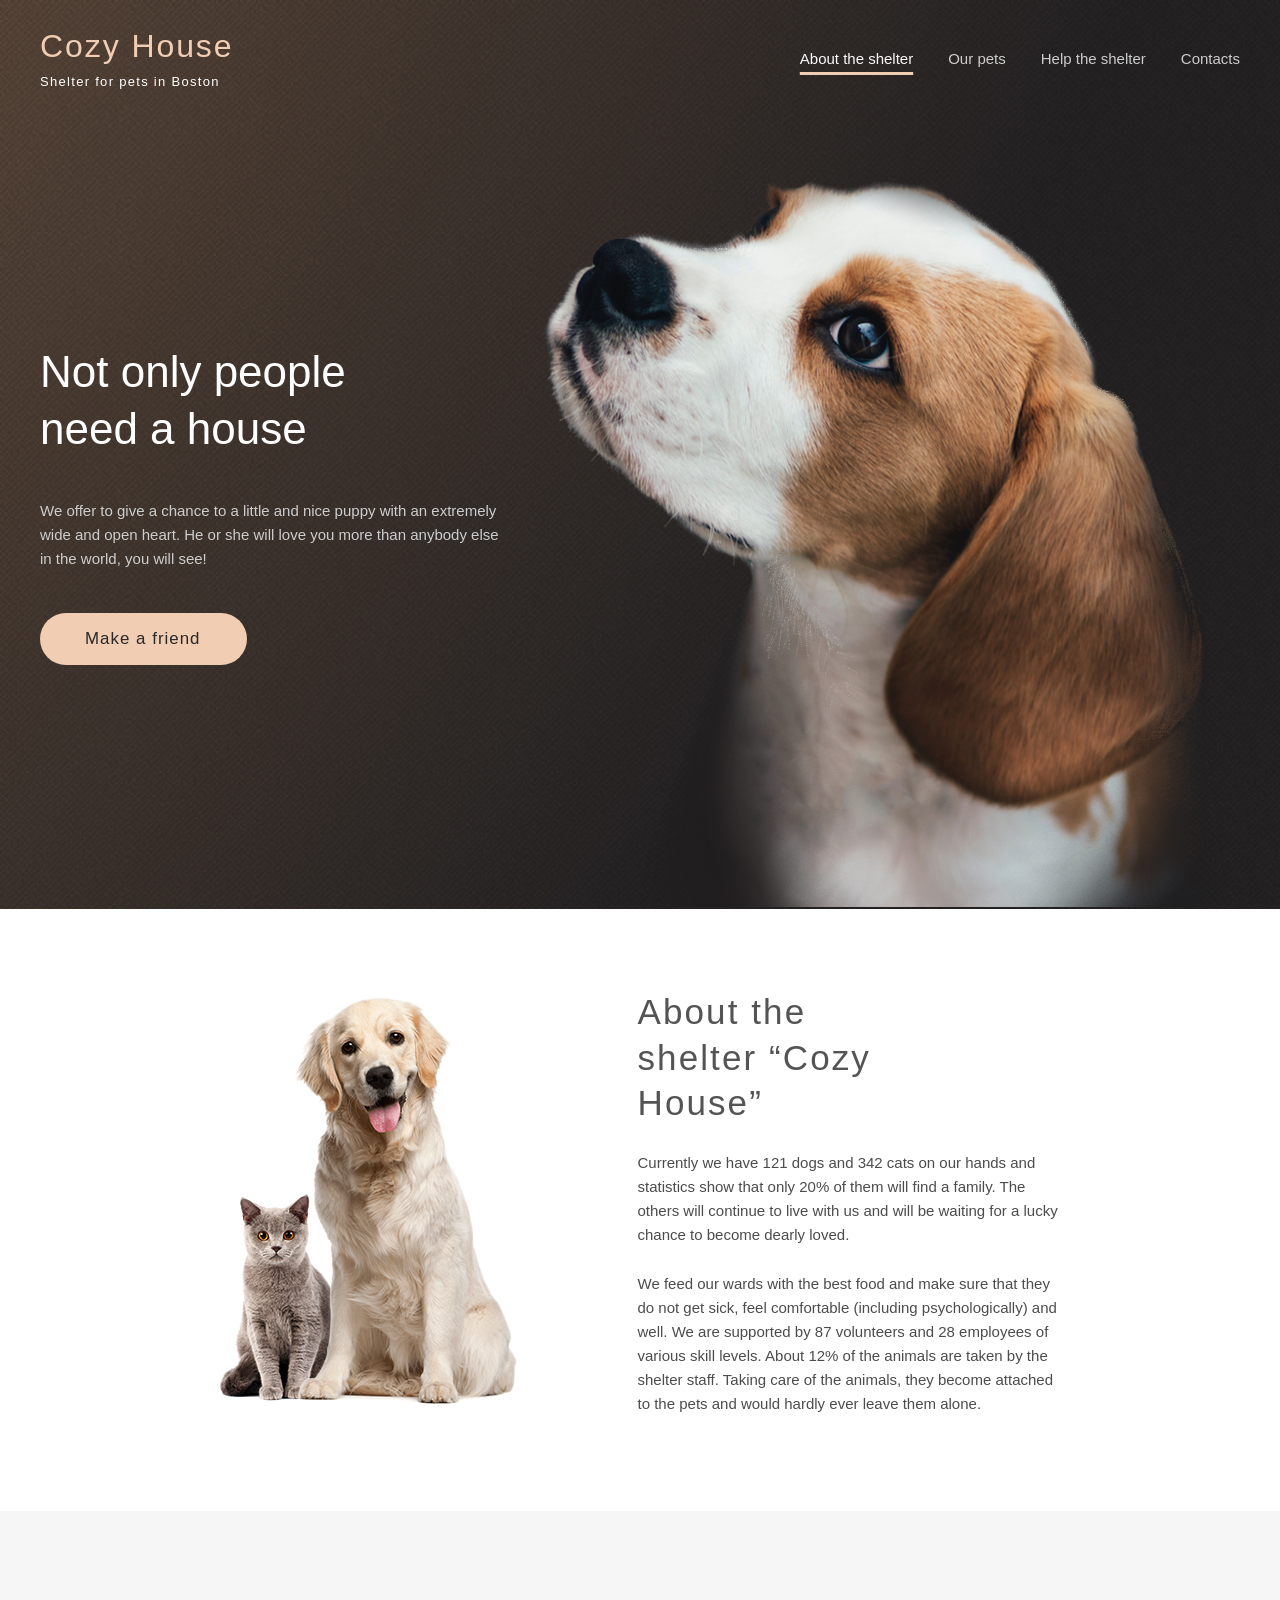
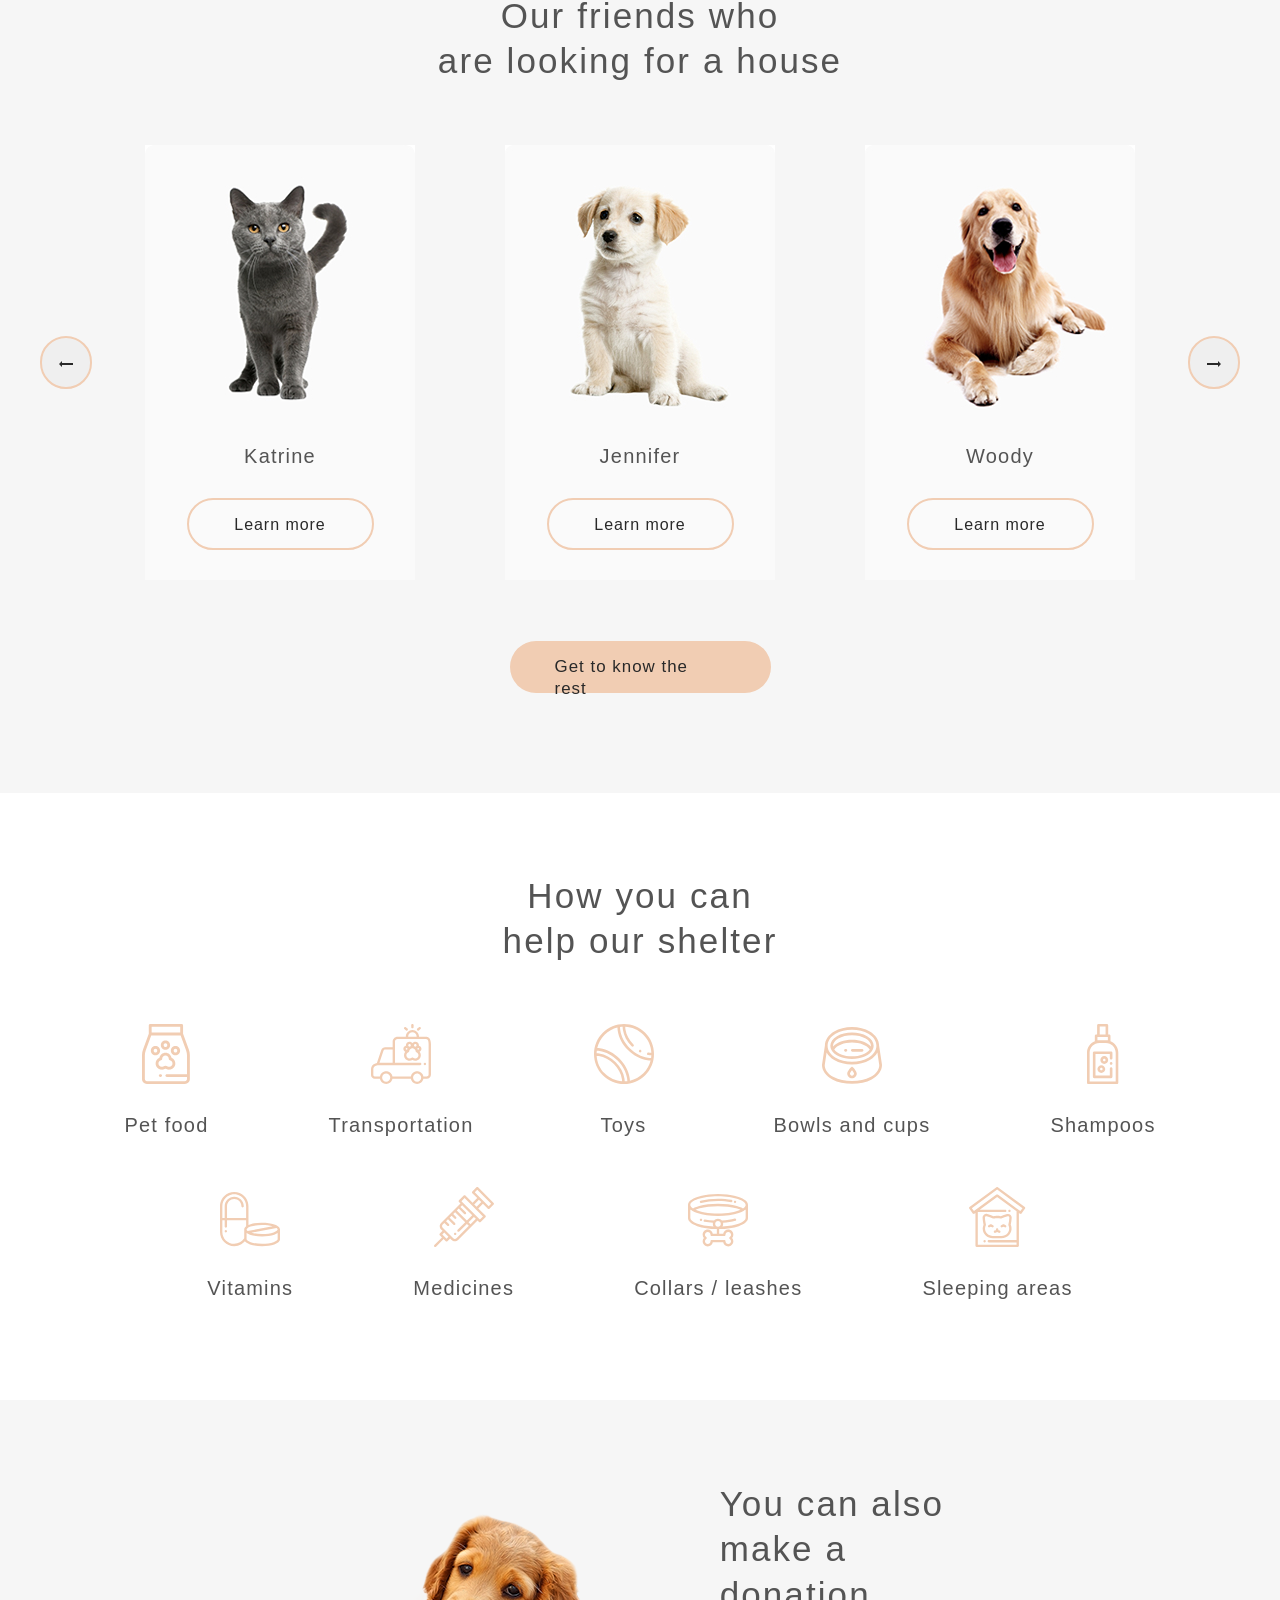
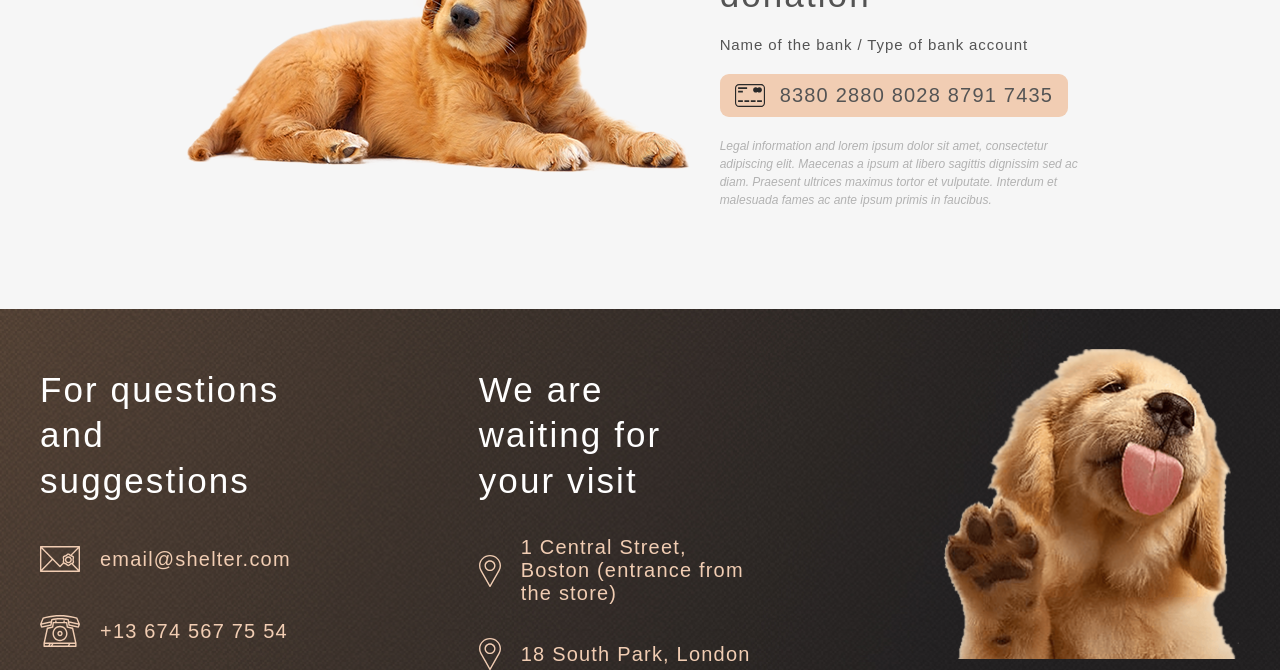
==== commit f3047eda: "feat: add media breakpoints to the main page of the Shelter-part2 task" ====
--- a/shelter/index.html
+++ b/shelter/index.html
@@ -25,6 +25,11 @@
                                 <li class="header__nav_inactive"><a class="header__nav" href="#contacts">Contacts</a></li>
                             </ul>
                         </nav>
+                        <div class="burger-menu">
+                            <span></span>
+                            <span></span>
+                            <span></span>
+                        </div>
                     </div>
                 </div>
             </header>
@@ -60,11 +65,7 @@
                 <div class="pets__content">
                     <h2 class="pets__text">Our friends who<br> are looking for a house</h2>
                     <div class="pets__slider">
-                        <button class="slider__button slider__button--prev" type="button">
-                            <svg width="14" height="6" viewBox="0 0 14 6" fill="none" xmlns="http://www.w3.org/2000/svg">
-                                <path d="M14 2V4H3V6L0 3L3 0V2H14Z" fill="#292929" />
-                            </svg>
-                        </button>
+                        
                         <div class="slider__content">
                             <div class="slider__card">
                                 <img src="img/pets/pets-katrine.jpg" alt="pets-katrine">
@@ -76,17 +77,23 @@
                                 <p>Jennifer</p>
                                 <button class="card__button" type="button">Learn more</button>
                             </div>
-                            <div class="slider__card slider__card_inactive">
+                            <div class="slider__card">
                                 <img src="img/pets/pets-woody.jpg" alt="pets-woody">
                                 <p>Woody</p>
                                 <button class="card__button" type="button">Learn more</button>
                             </div>
                         </div>
-                        <button class="slider__button slider__button--next" type="button">
-                            <svg width="14" height="6" viewBox="0 0 14 6" fill="none" xmlns="http://www.w3.org/2000/svg">
-                                <path d="M0 4V2L11 2V0L14 3L11 6V4L0 4Z" fill="#292929" />
-                            </svg>
-                        </button>
+                            <button class="slider__button slider__button--prev" type="button">
+                                <svg width="14" height="6" viewBox="0 0 14 6" fill="none" xmlns="http://www.w3.org/2000/svg">
+                                    <path d="M14 2V4H3V6L0 3L3 0V2H14Z" fill="#292929" />
+                                </svg>
+                            </button>
+                            <button class="slider__button slider__button--next" type="button">
+                                <svg width="14" height="6" viewBox="0 0 14 6" fill="none" xmlns="http://www.w3.org/2000/svg">
+                                    <path d="M0 4V2L11 2V0L14 3L11 6V4L0 4Z" fill="#292929" />
+                                </svg>
+                            </button>
+                        
                     </div>
                     <a class="pets__button button" href="https://boriisovvna.github.io/shelter/shelter/our-pets">Get to know the rest</a> 
                 </div>
--- a/shelter/style.css
+++ b/shelter/style.css
@@ -42,7 +42,7 @@
 h1 {
     font-family: var(--font-family);
     font-weight: 400;
-    font-size: 4.4rem;
+    font-size: clamp(2.4rem, calc(0.971rem + 4.464vw), 4.4rem);
     line-height: 130%;
     color: var(--color-light-xl);
     max-width: 15ch;
@@ -50,7 +50,7 @@
 h2 {
     font-family: var(--font-family);
     font-weight: 400;
-    font-size: 3.5rem;
+    font-size: clamp(2.4rem, calc(1.614rem + 2.455vw), 3.5rem);
     line-height: 130%;
     letter-spacing: 0.06em;
     color: var(--color-dark-l);   
@@ -116,6 +116,14 @@
 .header__nav_inactive a:hover {
     color: var(--color-light-s);
 }
+.burger-menu {
+    display: none;
+}
+.burger-menu span {
+    width: 30px;
+    height: 2px;
+    background-color: var(--color-primary);
+}
 .start-screen__content {
     display: flex;
     flex-wrap: wrap;
@@ -167,11 +175,14 @@
 }
 .about__content {
     display: flex;
-    flex-wrap: wrap;
     justify-content: center;
     align-items: center;
     gap: 12rem;
     padding: 8rem 0 9.5rem;
+}
+.about__img img {
+    max-width: 100%;
+    height: auto;
 }
 .about__text {
     max-width: 85ch;
@@ -210,6 +221,13 @@
 .slider__content {
     display: flex;
     gap: 9rem;
+    order: 1;
+}
+.slider__button--prev {
+    order: 0;
+}
+.slider__button--next {
+    order: 2;
 }
 .slider__card {
     display: flex;
@@ -271,7 +289,7 @@
     flex-direction: column;
     align-items: center;
     gap: 6rem;
-    padding: 8.1rem 0 10rem;
+    padding: 8rem 0 10rem;
 }
 .help__content h2 {
     max-width: 15ch;
@@ -310,6 +328,9 @@
     justify-content: center;
     align-items: center;
     gap: 2.8rem;
+}
+.donation__img img {
+    max-width: 100%;
 }
 .donation__text {
     display: flex;
@@ -406,23 +427,46 @@
     height: 32px;
     flex-shrink: 0;
 }
-
-@media (max-width: 768px) {
+.footer__img img {
+    max-width: 100%;
+}
+@media (max-width: 1200px) {
+    .slider__card:nth-child(3) {
+        display: none;
+    }
+}
+@media (max-width: 1188px) {
+    .start-screen__content {
+        justify-content: center;
+        padding-top: 5rem;
+        gap: 10.2rem;
+    }
+    .start-screen__link-button {
+        align-self: center;
+    }
+    .start-screen__img {
+        width: 80%;
+        margin-left: auto;
+        padding-top: 0;
+    }
+}
+@media (max-width: 938px) {
+    .donation__content {
+        gap: 6rem;
+    }
+    .donation__text {
+        order: 0;
+    }
+    .donation__img {
+        order: 1;
+    }
+}
+@media (max-width: 836px) {
     .container {
         max-width: 92%;
     }
-    .start-screen__content {
-        justify-content: center;
-        padding-top: 4.7rem;
-    }
-    .start-screen__link-button {
-        align-self: center;
-    }
-    .start-screen__img {
-        width: 82%;
-        margin-left: auto;
-    }
     .about__content {
+        flex-wrap: wrap;
         gap: 8rem;
     }
     .about__text {
@@ -434,24 +478,158 @@
     .pets__slider {
         gap: 1rem;
     }
-    .slider__card_inactive {
-        display: none;
-    }
     .slider__content {
         gap: 4rem;
     }
-    .donation__content {
-        gap: 6rem;
-    }
-    .donation__text {
-        order: 0;
-    }
-    .donation__img {
-        order: 1;
+    .help__list {
+        gap: 5.3rem 6rem;
+    }
+    .help__item {
+        width: 17rem;
     }
     .footer__content {
-        padding-top: 1.5rem;
+        padding-top: 1rem;
         justify-content: center;
         gap: 6rem;
     }
+}
+@media (max-width: 767px) {
+    .nav {
+        display: none;
+    }
+    .burger-menu {
+        display: flex;
+        flex-direction: column;
+        gap: 1rem;
+    }
+    .slider__card:nth-child(2) {
+        display: none;
+    }
+}
+@media (max-width: 400px) {
+    .slider__content {
+        order: 0;
+    }
+    .pets__slider {
+        flex-wrap: wrap;
+        justify-content: center;
+        gap: 2.2rem 8rem;
+    }
+    .footer__content {
+        padding: 3.2rem 0 0;
+        gap: 4rem;
+    }
+    .footer__contacts,
+    .footer__locations {
+        padding-top: 0;
+    }
+    .footer__contacts {
+        align-items: center;
+    }
+    .footer__locations {
+        gap: 4rem;
+        align-items: flex-start;
+    }
+    .footer__contacts h2,
+    .footer__locations h2 {
+        max-width: 17ch;
+        align-self: center;
+    }
+    .footer__pin--top, 
+    .footer__pin--bottom {
+        gap: 1rem;
+    }
+    .footer__pin--top span {
+        letter-spacing: 0.05em;
+    }
+    .footer__img {
+        width: 93%;
+    }    
+}
+@media (max-width: 320px) {
+    .container {
+        max-width: 88%;
+    }
+    h1,
+    h2 {
+        letter-spacing: 0.07em;
+        text-align: center
+    }
+    .logo__text {
+        letter-spacing: 0.12em;
+    }
+    .start-screen__content {
+        padding-top: 5.2rem;
+    }
+    .start-screen__text {
+        align-items: center;
+        text-align: center;
+    }
+    .start-screen__text p {
+        font-size: 1.45rem;
+        line-height: 166%
+    }
+    .start-screen__img {
+        width: 93%;
+    }
+    .about__content {
+        padding: 4.2rem 0;
+        gap: 4.3rem;
+    }
+    .about__text {
+        align-items: center;
+    }
+    .about__text p {
+        max-width: 32ch;
+        text-align: justify;
+    }
+    .about__img {
+        width: 91%;
+    }
+    .pets__content {
+        padding: 4.5rem 0 4rem;
+        gap: 4rem;
+    }
+    .help__content {
+        padding: 4.5rem 0 4rem;
+        gap: 4.2rem;
+    }
+    .help__list {
+        gap: 3.1rem 4rem;
+        justify-content: flex-start;
+    }
+    .help__item {
+        width: 12rem;
+        height: 8.7rem;
+        gap: 2rem;
+    }
+    .help__item img {
+        width: 5rem;
+        height: 5rem;
+    }
+    .help__item p {
+        font-size: 1.5rem;
+        line-height: 110%;
+    }
+    .donation__content {
+        padding: 4.2rem 0;
+        gap: 4.2rem;
+    }
+    .donation__img {
+        width: 92%;
+    }
+    .donation__text {
+        align-items: center;
+    }
+    .donation__subtext-title {
+        letter-spacing: 0;
+        line-height: 160%;
+    }
+    .credit-card__number span {
+        font-size: 1.4rem;
+        line-height: 110%;
+    }
+    .donation__subtext {
+        text-align: justify;
+    }
 }
